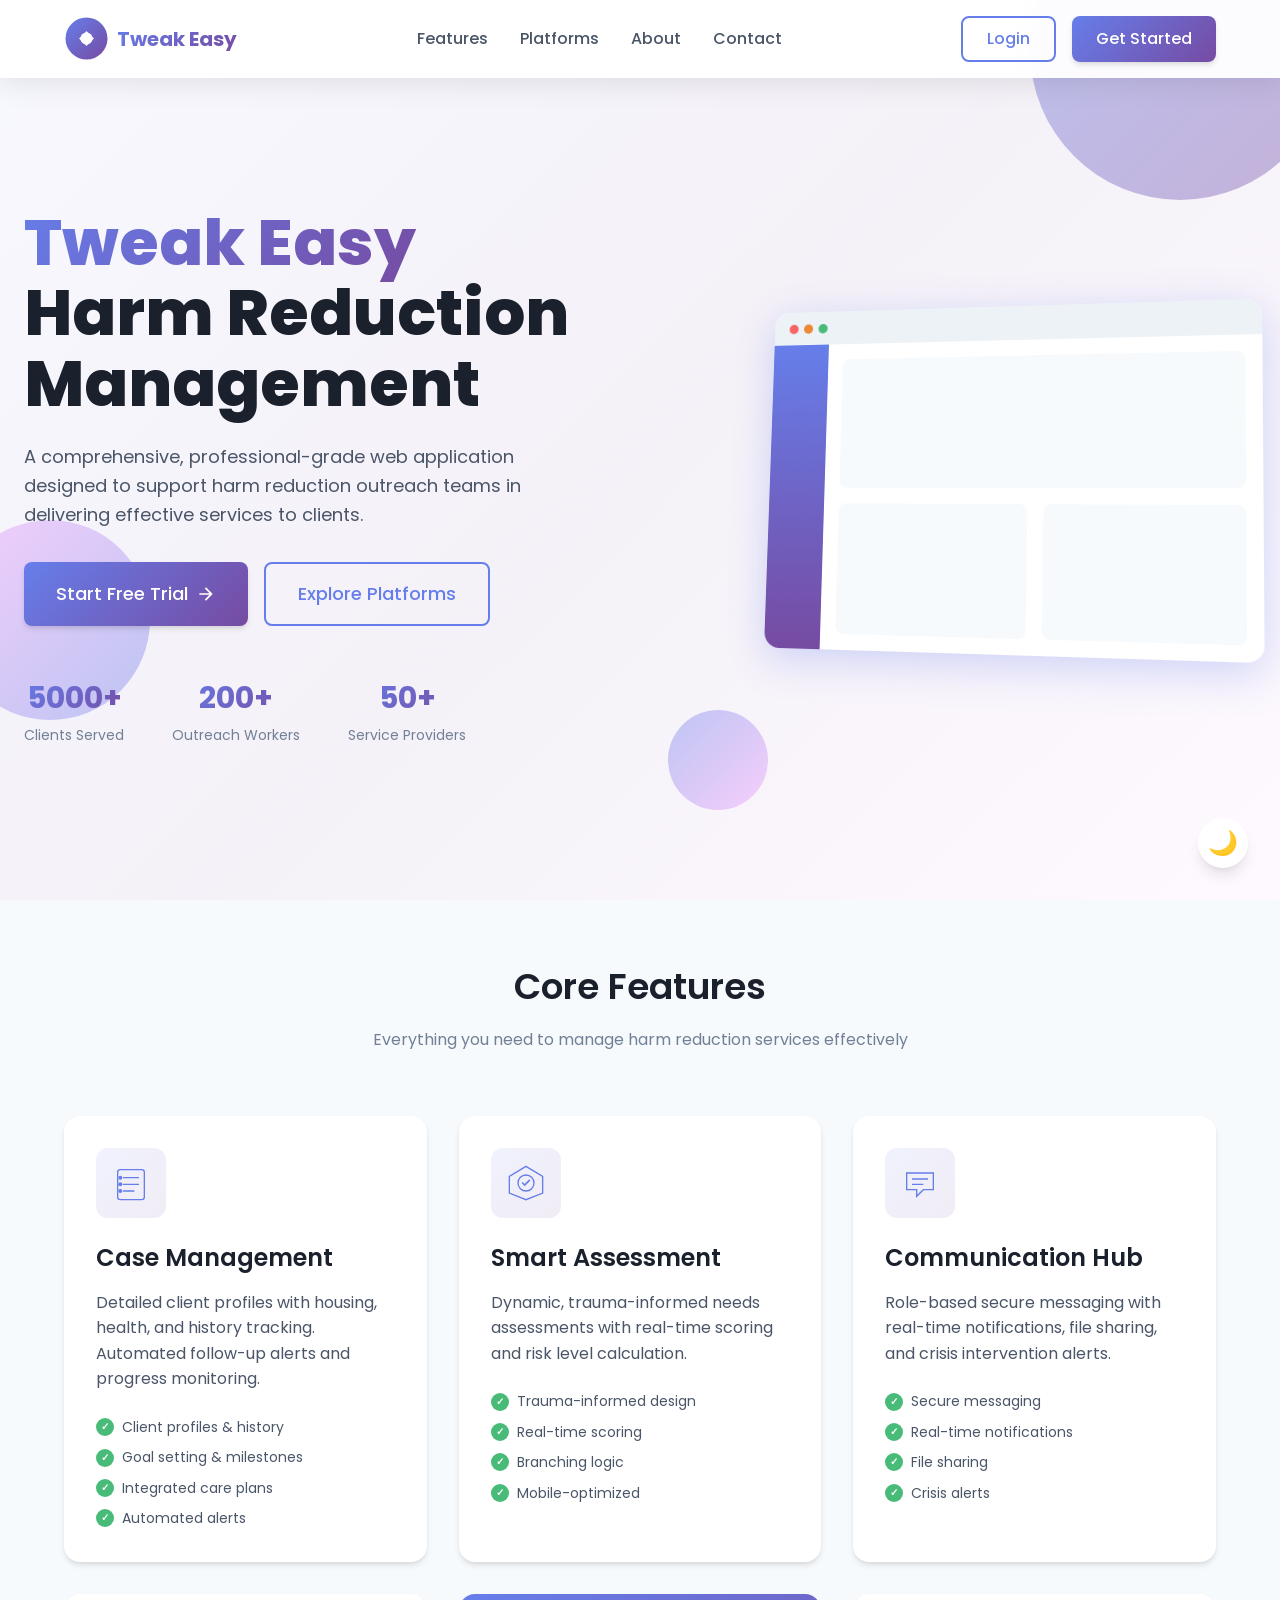
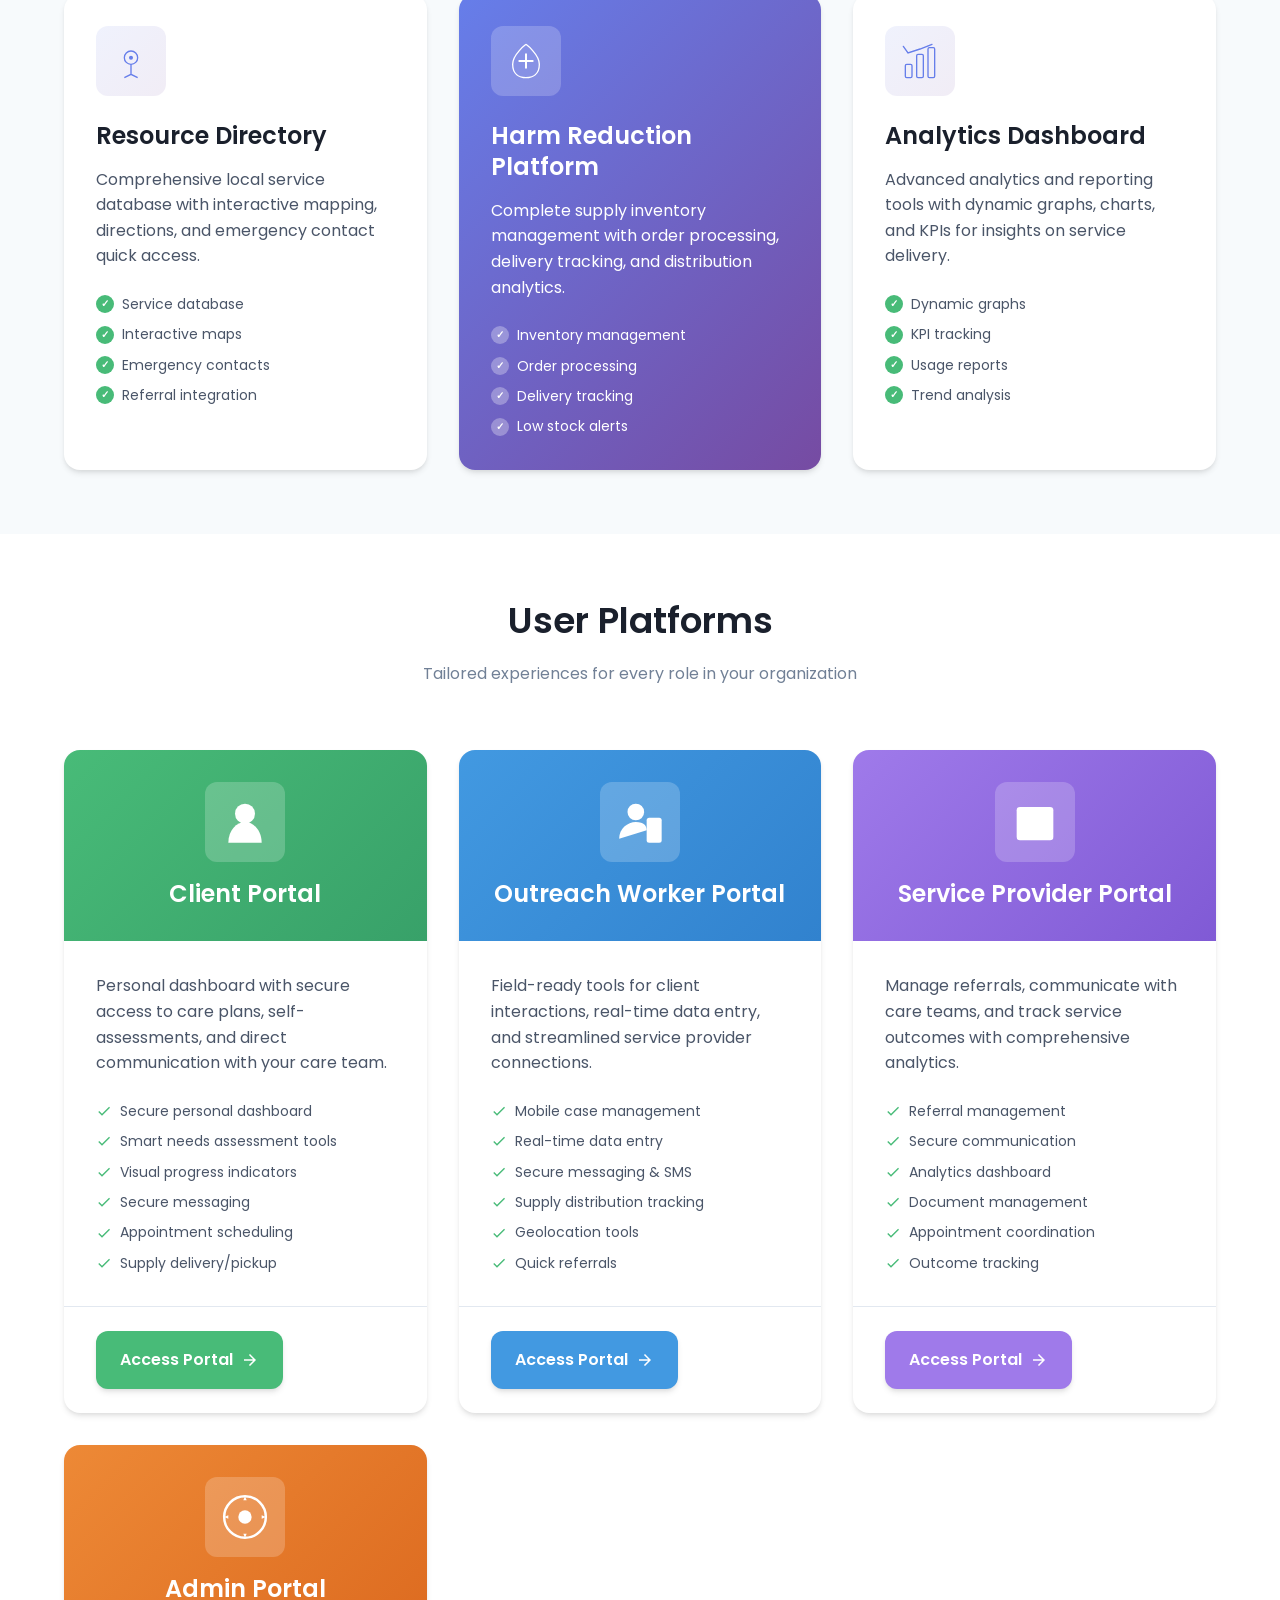
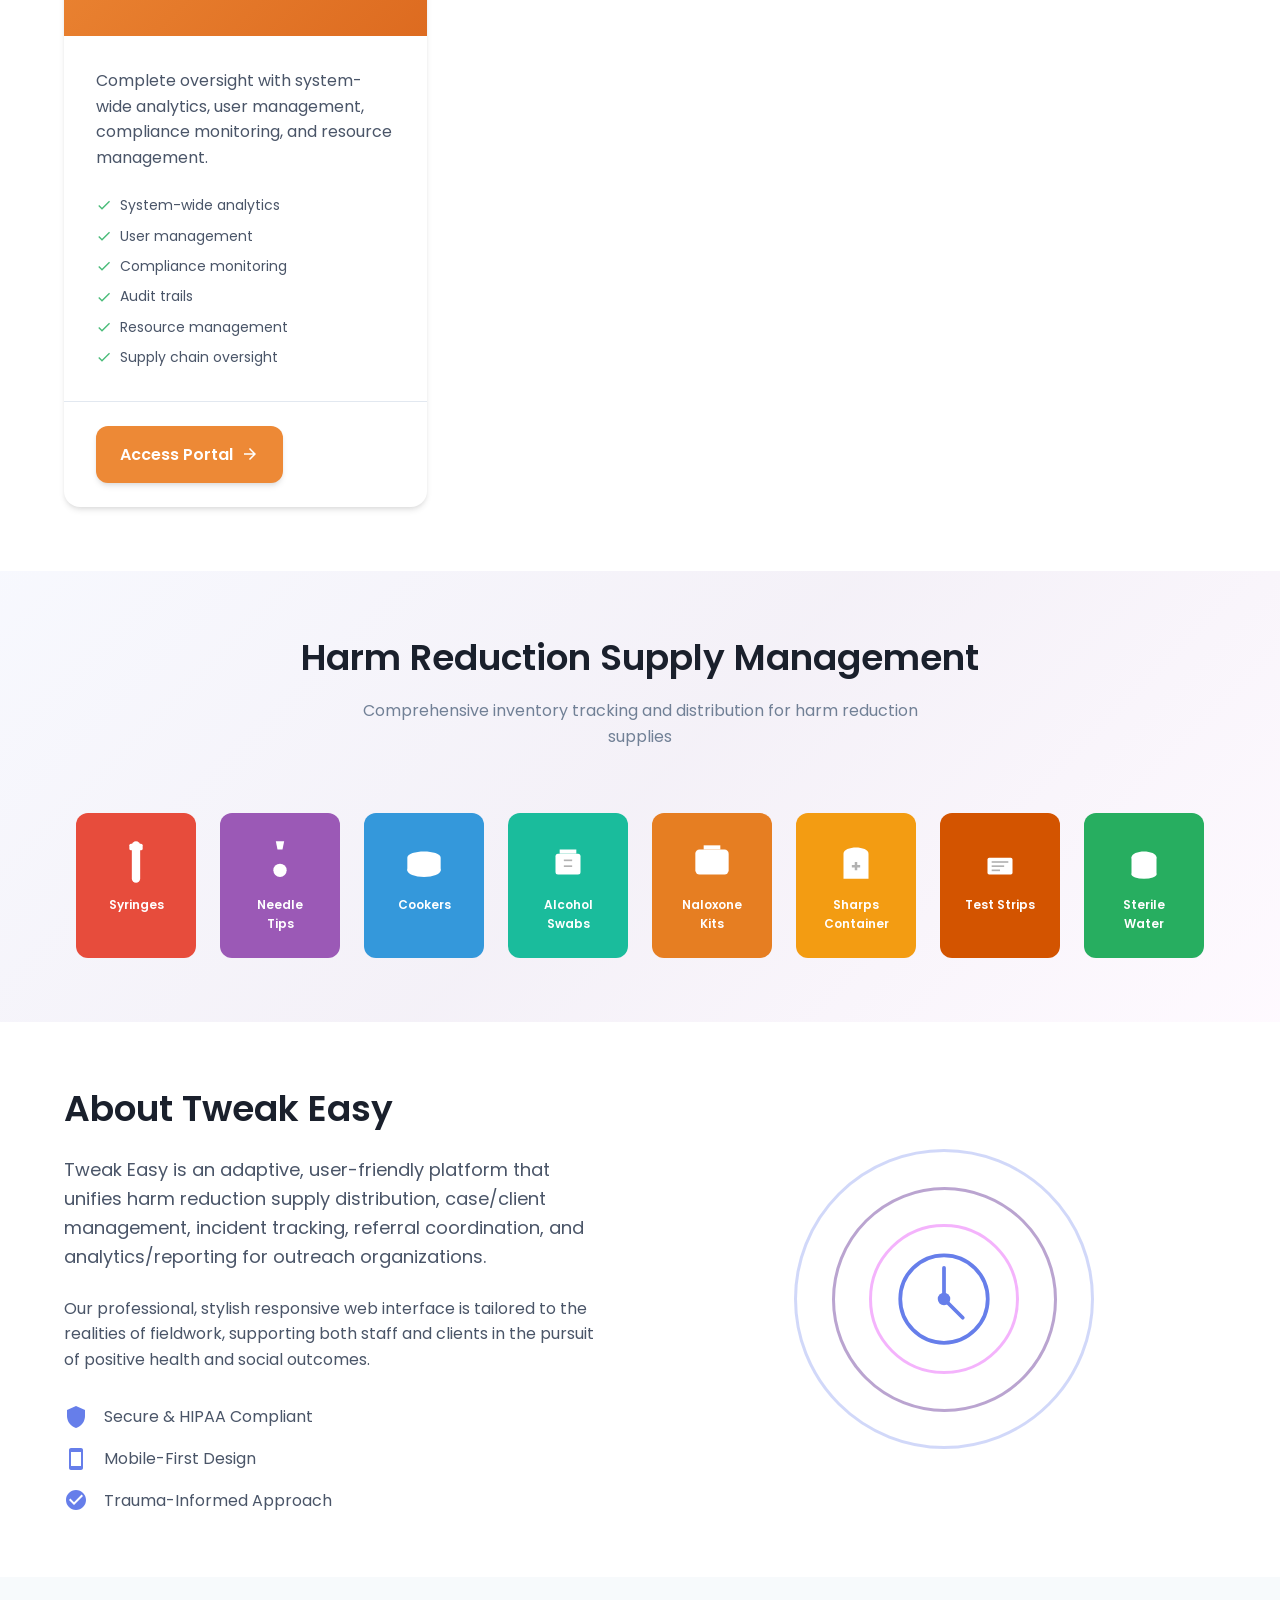
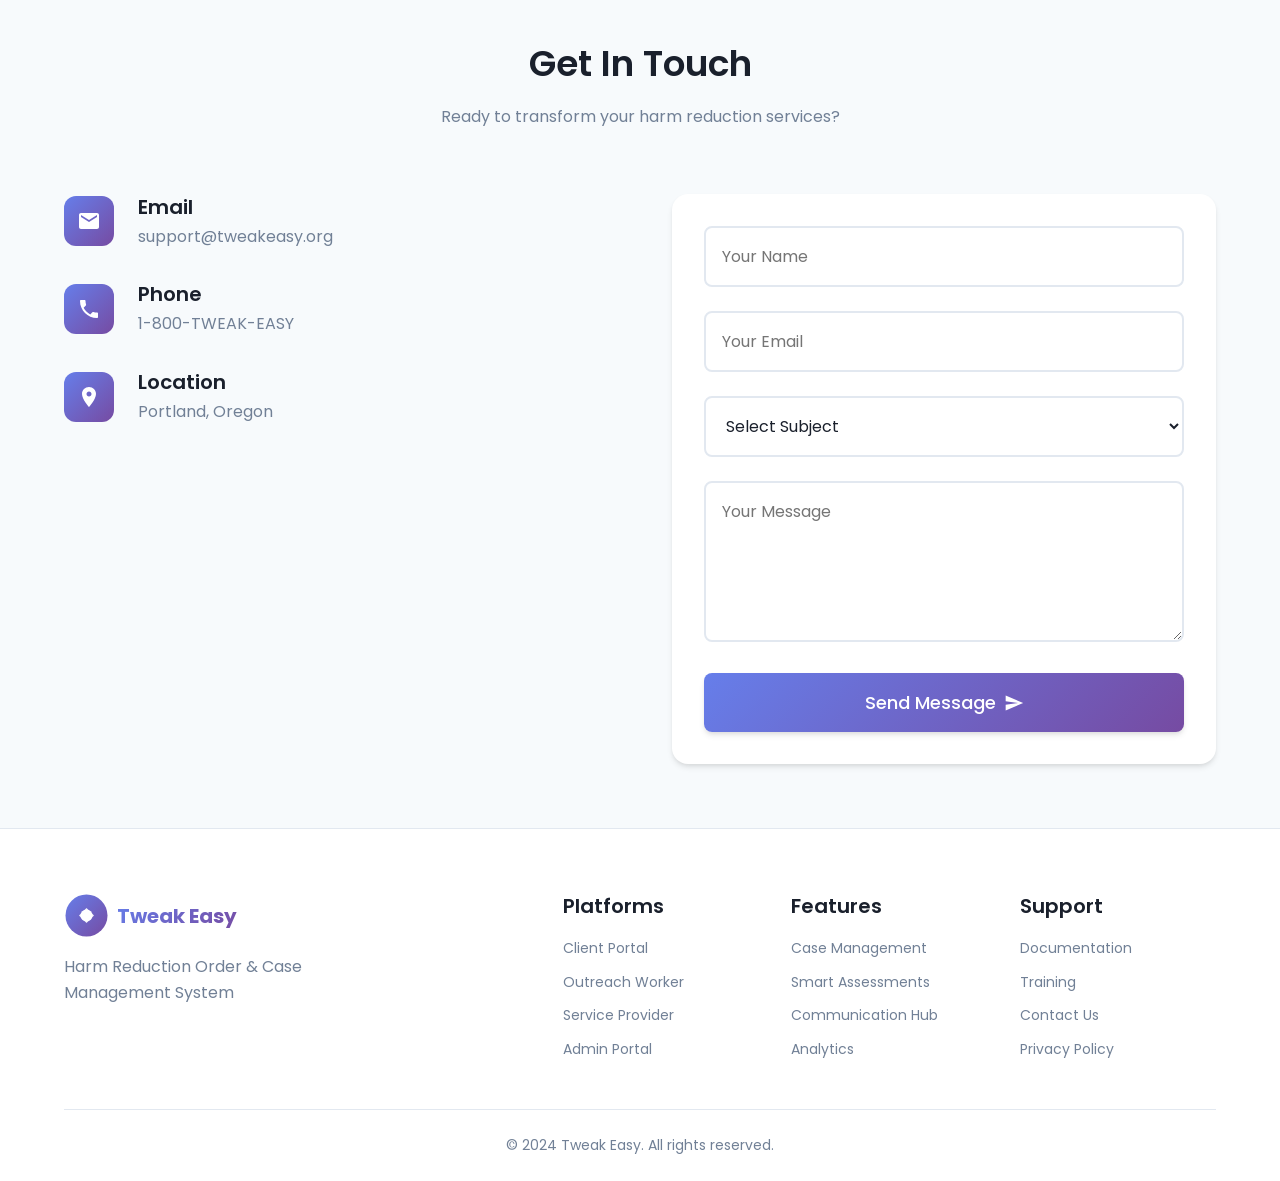
==== index.html @ 9dfde2d5 "Add Tweak Easy harm reduction web application with landing page, authentication, and dashboards Co-a" ====
<!DOCTYPE html>
<html lang="en">
<head>
    <meta charset="UTF-8">
    <meta name="viewport" content="width=device-width, initial-scale=1.0">
    <title>Tweak Easy - Harm Reduction Order & Case Management System</title>
    <link rel="stylesheet" href="assets/css/main.css">
    <link rel="stylesheet" href="assets/css/landing.css">
    <link rel="preconnect" href="https://fonts.googleapis.com">
    <link rel="preconnect" href="https://fonts.gstatic.com" crossorigin>
    <link href="https://fonts.googleapis.com/css2?family=Poppins:wght@300;400;500;600;700;800&display=swap" rel="stylesheet">
</head>
<body class="theme-light">
    <!-- Theme Toggle -->
    <div class="theme-toggle" id="themeToggle">
        <span class="theme-icon">🌙</span>
    </div>

    <!-- Header Navigation -->
    <header class="header-3d">
        <nav class="nav-container">
            <div class="logo">
                <div class="logo-icon">
                    <svg viewBox="0 0 60 60" class="logo-svg">
                        <circle cx="30" cy="30" r="28" fill="url(#logoGradient)"/>
                        <path d="M20 30 L30 20 L40 30 L30 40 Z" fill="#fff" opacity="0.9"/>
                        <circle cx="30" cy="30" r="8" fill="#fff"/>
                        <defs>
                            <linearGradient id="logoGradient" x1="0%" y1="0%" x2="100%" y2="100%">
                                <stop offset="0%" style="stop-color:#667eea"/>
                                <stop offset="100%" style="stop-color:#764ba2"/>
                            </linearGradient>
                        </defs>
                    </svg>
                </div>
                <span class="logo-text">Tweak Easy</span>
            </div>
            <ul class="nav-links">
                <li><a href="#features">Features</a></li>
                <li><a href="#platforms">Platforms</a></li>
                <li><a href="#about">About</a></li>
                <li><a href="#contact">Contact</a></li>
            </ul>
            <div class="nav-buttons">
                <a href="pages/login.php" class="btn btn-outline">Login</a>
                <a href="pages/register.php" class="btn btn-primary">Get Started</a>
            </div>
            <div class="mobile-menu-toggle" id="mobileMenuToggle">
                <span></span>
                <span></span>
                <span></span>
            </div>
        </nav>
    </header>

    <!-- Hero Section -->
    <section class="hero">
        <div class="hero-background">
            <div class="floating-shapes">
                <div class="shape shape-1"></div>
                <div class="shape shape-2"></div>
                <div class="shape shape-3"></div>
                <div class="shape shape-4"></div>
            </div>
        </div>
        <div class="hero-content">
            <h1 class="hero-title">
                <span class="highlight">Tweak Easy</span>
                <br>Harm Reduction Management
            </h1>
            <p class="hero-subtitle">
                A comprehensive, professional-grade web application designed to support harm reduction 
                outreach teams in delivering effective services to clients.
            </p>
            <div class="hero-buttons">
                <a href="pages/register.php" class="btn btn-primary btn-lg">
                    <span>Start Free Trial</span>
                    <svg viewBox="0 0 24 24" width="20" height="20" fill="currentColor">
                        <path d="M12 4l-1.41 1.41L16.17 11H4v2h12.17l-5.58 5.59L12 20l8-8z"/>
                    </svg>
                </a>
                <a href="#platforms" class="btn btn-outline btn-lg">
                    <span>Explore Platforms</span>
                </a>
            </div>
            <div class="hero-stats">
                <div class="stat">
                    <span class="stat-number">5000+</span>
                    <span class="stat-label">Clients Served</span>
                </div>
                <div class="stat">
                    <span class="stat-number">200+</span>
                    <span class="stat-label">Outreach Workers</span>
                </div>
                <div class="stat">
                    <span class="stat-number">50+</span>
                    <span class="stat-label">Service Providers</span>
                </div>
            </div>
        </div>
        <div class="hero-image">
            <div class="dashboard-preview">
                <div class="preview-header">
                    <div class="preview-dots">
                        <span></span><span></span><span></span>
                    </div>
                </div>
                <div class="preview-content">
                    <div class="preview-sidebar"></div>
                    <div class="preview-main">
                        <div class="preview-card"></div>
                        <div class="preview-card"></div>
                        <div class="preview-card"></div>
                    </div>
                </div>
            </div>
        </div>
    </section>

    <!-- Features Section -->
    <section id="features" class="features-section">
        <div class="container">
            <div class="section-header">
                <h2>Core Features</h2>
                <p>Everything you need to manage harm reduction services effectively</p>
            </div>
            <div class="features-grid">
                <!-- Case Management -->
                <div class="feature-card">
                    <div class="feature-icon case-management">
                        <svg viewBox="0 0 60 60" fill="none">
                            <rect x="10" y="10" width="40" height="45" rx="4" stroke="currentColor" stroke-width="2" fill="none"/>
                            <line x1="18" y1="22" x2="42" y2="22" stroke="currentColor" stroke-width="2"/>
                            <line x1="18" y1="32" x2="42" y2="32" stroke="currentColor" stroke-width="2"/>
                            <line x1="18" y1="42" x2="35" y2="42" stroke="currentColor" stroke-width="2"/>
                            <circle cx="14" cy="22" r="3" fill="currentColor"/>
                            <circle cx="14" cy="32" r="3" fill="currentColor"/>
                            <circle cx="14" cy="42" r="3" fill="currentColor"/>
                        </svg>
                    </div>
                    <h3>Case Management</h3>
                    <p>Detailed client profiles with housing, health, and history tracking. Automated follow-up alerts and progress monitoring.</p>
                    <ul class="feature-list">
                        <li>Client profiles & history</li>
                        <li>Goal setting & milestones</li>
                        <li>Integrated care plans</li>
                        <li>Automated alerts</li>
                    </ul>
                </div>

                <!-- Smart Assessment -->
                <div class="feature-card">
                    <div class="feature-icon assessment">
                        <svg viewBox="0 0 60 60" fill="none">
                            <path d="M30 5 L55 20 L55 45 L30 55 L5 45 L5 20 Z" stroke="currentColor" stroke-width="2" fill="none"/>
                            <circle cx="30" cy="30" r="12" stroke="currentColor" stroke-width="2" fill="none"/>
                            <path d="M25 30 L28 33 L35 26" stroke="currentColor" stroke-width="2.5" stroke-linecap="round"/>
                        </svg>
                    </div>
                    <h3>Smart Assessment</h3>
                    <p>Dynamic, trauma-informed needs assessments with real-time scoring and risk level calculation.</p>
                    <ul class="feature-list">
                        <li>Trauma-informed design</li>
                        <li>Real-time scoring</li>
                        <li>Branching logic</li>
                        <li>Mobile-optimized</li>
                    </ul>
                </div>

                <!-- Communication Hub -->
                <div class="feature-card">
                    <div class="feature-icon communication">
                        <svg viewBox="0 0 60 60" fill="none">
                            <path d="M10 15 L50 15 L50 40 L35 40 L25 50 L25 40 L10 40 Z" stroke="currentColor" stroke-width="2" fill="none"/>
                            <line x1="18" y1="24" x2="42" y2="24" stroke="currentColor" stroke-width="2"/>
                            <line x1="18" y1="32" x2="35" y2="32" stroke="currentColor" stroke-width="2"/>
                        </svg>
                    </div>
                    <h3>Communication Hub</h3>
                    <p>Role-based secure messaging with real-time notifications, file sharing, and crisis intervention alerts.</p>
                    <ul class="feature-list">
                        <li>Secure messaging</li>
                        <li>Real-time notifications</li>
                        <li>File sharing</li>
                        <li>Crisis alerts</li>
                    </ul>
                </div>

                <!-- Resource Directory -->
                <div class="feature-card">
                    <div class="feature-icon directory">
                        <svg viewBox="0 0 60 60" fill="none">
                            <circle cx="30" cy="25" r="10" stroke="currentColor" stroke-width="2" fill="none"/>
                            <path d="M30 35 L30 50 M20 55 L30 50 L40 55" stroke="currentColor" stroke-width="2" fill="none"/>
                            <circle cx="30" cy="25" r="3" fill="currentColor"/>
                        </svg>
                    </div>
                    <h3>Resource Directory</h3>
                    <p>Comprehensive local service database with interactive mapping, directions, and emergency contact quick access.</p>
                    <ul class="feature-list">
                        <li>Service database</li>
                        <li>Interactive maps</li>
                        <li>Emergency contacts</li>
                        <li>Referral integration</li>
                    </ul>
                </div>

                <!-- Harm Reduction Platform -->
                <div class="feature-card featured">
                    <div class="feature-icon harm-reduction">
                        <svg viewBox="0 0 60 60" fill="none">
                            <path d="M30 5 C30 5 50 20 50 35 C50 50 40 55 30 55 C20 55 10 50 10 35 C10 20 30 5 30 5" stroke="currentColor" stroke-width="2" fill="none"/>
                            <path d="M30 20 L30 40 M20 30 L40 30" stroke="currentColor" stroke-width="3" stroke-linecap="round"/>
                        </svg>
                    </div>
                    <h3>Harm Reduction Platform</h3>
                    <p>Complete supply inventory management with order processing, delivery tracking, and distribution analytics.</p>
                    <ul class="feature-list">
                        <li>Inventory management</li>
                        <li>Order processing</li>
                        <li>Delivery tracking</li>
                        <li>Low stock alerts</li>
                    </ul>
                </div>

                <!-- Analytics Dashboard -->
                <div class="feature-card">
                    <div class="feature-icon analytics">
                        <svg viewBox="0 0 60 60" fill="none">
                            <rect x="8" y="35" width="10" height="20" rx="2" stroke="currentColor" stroke-width="2" fill="none"/>
                            <rect x="25" y="20" width="10" height="35" rx="2" stroke="currentColor" stroke-width="2" fill="none"/>
                            <rect x="42" y="10" width="10" height="45" rx="2" stroke="currentColor" stroke-width="2" fill="none"/>
                            <path d="M5 8 L12 18 L30 12 L48 5" stroke="currentColor" stroke-width="2" stroke-linecap="round"/>
                        </svg>
                    </div>
                    <h3>Analytics Dashboard</h3>
                    <p>Advanced analytics and reporting tools with dynamic graphs, charts, and KPIs for insights on service delivery.</p>
                    <ul class="feature-list">
                        <li>Dynamic graphs</li>
                        <li>KPI tracking</li>
                        <li>Usage reports</li>
                        <li>Trend analysis</li>
                    </ul>
                </div>
            </div>
        </div>
    </section>

    <!-- Platforms Section -->
    <section id="platforms" class="platforms-section">
        <div class="container">
            <div class="section-header">
                <h2>User Platforms</h2>
                <p>Tailored experiences for every role in your organization</p>
            </div>
            <div class="platforms-grid">
                <!-- Client Portal -->
                <div class="platform-card">
                    <div class="platform-header client">
                        <div class="platform-icon">
                            <svg viewBox="0 0 60 60" fill="currentColor">
                                <circle cx="30" cy="20" r="12"/>
                                <path d="M10 55 C10 40 20 30 30 30 C40 30 50 40 50 55"/>
                            </svg>
                        </div>
                        <h3>Client Portal</h3>
                    </div>
                    <div class="platform-content">
                        <p>Personal dashboard with secure access to care plans, self-assessments, and direct communication with your care team.</p>
                        <ul class="platform-features">
                            <li>
                                <svg viewBox="0 0 24 24" width="16" height="16" fill="currentColor">
                                    <path d="M9 16.17L4.83 12l-1.42 1.41L9 19 21 7l-1.41-1.41z"/>
                                </svg>
                                Secure personal dashboard
                            </li>
                            <li>
                                <svg viewBox="0 0 24 24" width="16" height="16" fill="currentColor">
                                    <path d="M9 16.17L4.83 12l-1.42 1.41L9 19 21 7l-1.41-1.41z"/>
                                </svg>
                                Smart needs assessment tools
                            </li>
                            <li>
                                <svg viewBox="0 0 24 24" width="16" height="16" fill="currentColor">
                                    <path d="M9 16.17L4.83 12l-1.42 1.41L9 19 21 7l-1.41-1.41z"/>
                                </svg>
                                Visual progress indicators
                            </li>
                            <li>
                                <svg viewBox="0 0 24 24" width="16" height="16" fill="currentColor">
                                    <path d="M9 16.17L4.83 12l-1.42 1.41L9 19 21 7l-1.41-1.41z"/>
                                </svg>
                                Secure messaging
                            </li>
                            <li>
                                <svg viewBox="0 0 24 24" width="16" height="16" fill="currentColor">
                                    <path d="M9 16.17L4.83 12l-1.42 1.41L9 19 21 7l-1.41-1.41z"/>
                                </svg>
                                Appointment scheduling
                            </li>
                            <li>
                                <svg viewBox="0 0 24 24" width="16" height="16" fill="currentColor">
                                    <path d="M9 16.17L4.83 12l-1.42 1.41L9 19 21 7l-1.41-1.41z"/>
                                </svg>
                                Supply delivery/pickup
                            </li>
                        </ul>
                    </div>
                    <div class="platform-footer">
                        <a href="pages/client/dashboard.php" class="btn btn-platform btn-client">
                            Access Portal
                            <svg viewBox="0 0 24 24" width="18" height="18" fill="currentColor">
                                <path d="M12 4l-1.41 1.41L16.17 11H4v2h12.17l-5.58 5.59L12 20l8-8z"/>
                            </svg>
                        </a>
                    </div>
                </div>

                <!-- Outreach Worker Portal -->
                <div class="platform-card">
                    <div class="platform-header worker">
                        <div class="platform-icon">
                            <svg viewBox="0 0 60 60" fill="currentColor">
                                <circle cx="25" cy="18" r="10"/>
                                <path d="M5 50 C5 38 15 30 25 30 C35 30 38 35 38 40"/>
                                <rect x="38" y="25" width="18" height="30" rx="3"/>
                                <line x1="42" y1="32" x2="52" y2="32" stroke="white" stroke-width="2"/>
                                <line x1="42" y1="38" x2="52" y2="38" stroke="white" stroke-width="2"/>
                            </svg>
                        </div>
                        <h3>Outreach Worker Portal</h3>
                    </div>
                    <div class="platform-content">
                        <p>Field-ready tools for client interactions, real-time data entry, and streamlined service provider connections.</p>
                        <ul class="platform-features">
                            <li>
                                <svg viewBox="0 0 24 24" width="16" height="16" fill="currentColor">
                                    <path d="M9 16.17L4.83 12l-1.42 1.41L9 19 21 7l-1.41-1.41z"/>
                                </svg>
                                Mobile case management
                            </li>
                            <li>
                                <svg viewBox="0 0 24 24" width="16" height="16" fill="currentColor">
                                    <path d="M9 16.17L4.83 12l-1.42 1.41L9 19 21 7l-1.41-1.41z"/>
                                </svg>
                                Real-time data entry
                            </li>
                            <li>
                                <svg viewBox="0 0 24 24" width="16" height="16" fill="currentColor">
                                    <path d="M9 16.17L4.83 12l-1.42 1.41L9 19 21 7l-1.41-1.41z"/>
                                </svg>
                                Secure messaging & SMS
                            </li>
                            <li>
                                <svg viewBox="0 0 24 24" width="16" height="16" fill="currentColor">
                                    <path d="M9 16.17L4.83 12l-1.42 1.41L9 19 21 7l-1.41-1.41z"/>
                                </svg>
                                Supply distribution tracking
                            </li>
                            <li>
                                <svg viewBox="0 0 24 24" width="16" height="16" fill="currentColor">
                                    <path d="M9 16.17L4.83 12l-1.42 1.41L9 19 21 7l-1.41-1.41z"/>
                                </svg>
                                Geolocation tools
                            </li>
                            <li>
                                <svg viewBox="0 0 24 24" width="16" height="16" fill="currentColor">
                                    <path d="M9 16.17L4.83 12l-1.42 1.41L9 19 21 7l-1.41-1.41z"/>
                                </svg>
                                Quick referrals
                            </li>
                        </ul>
                    </div>
                    <div class="platform-footer">
                        <a href="pages/worker/dashboard.php" class="btn btn-platform btn-worker">
                            Access Portal
                            <svg viewBox="0 0 24 24" width="18" height="18" fill="currentColor">
                                <path d="M12 4l-1.41 1.41L16.17 11H4v2h12.17l-5.58 5.59L12 20l8-8z"/>
                            </svg>
                        </a>
                    </div>
                </div>

                <!-- Service Provider Portal -->
                <div class="platform-card">
                    <div class="platform-header provider">
                        <div class="platform-icon">
                            <svg viewBox="0 0 60 60" fill="currentColor">
                                <rect x="8" y="12" width="44" height="40" rx="4"/>
                                <path d="M25 25 L35 25 L35 35 L25 35 Z" fill="white"/>
                                <path d="M28 20 L28 40 M23 30 L37 30" stroke="white" stroke-width="3"/>
                            </svg>
                        </div>
                        <h3>Service Provider Portal</h3>
                    </div>
                    <div class="platform-content">
                        <p>Manage referrals, communicate with care teams, and track service outcomes with comprehensive analytics.</p>
                        <ul class="platform-features">
                            <li>
                                <svg viewBox="0 0 24 24" width="16" height="16" fill="currentColor">
                                    <path d="M9 16.17L4.83 12l-1.42 1.41L9 19 21 7l-1.41-1.41z"/>
                                </svg>
                                Referral management
                            </li>
                            <li>
                                <svg viewBox="0 0 24 24" width="16" height="16" fill="currentColor">
                                    <path d="M9 16.17L4.83 12l-1.42 1.41L9 19 21 7l-1.41-1.41z"/>
                                </svg>
                                Secure communication
                            </li>
                            <li>
                                <svg viewBox="0 0 24 24" width="16" height="16" fill="currentColor">
                                    <path d="M9 16.17L4.83 12l-1.42 1.41L9 19 21 7l-1.41-1.41z"/>
                                </svg>
                                Analytics dashboard
                            </li>
                            <li>
                                <svg viewBox="0 0 24 24" width="16" height="16" fill="currentColor">
                                    <path d="M9 16.17L4.83 12l-1.42 1.41L9 19 21 7l-1.41-1.41z"/>
                                </svg>
                                Document management
                            </li>
                            <li>
                                <svg viewBox="0 0 24 24" width="16" height="16" fill="currentColor">
                                    <path d="M9 16.17L4.83 12l-1.42 1.41L9 19 21 7l-1.41-1.41z"/>
                                </svg>
                                Appointment coordination
                            </li>
                            <li>
                                <svg viewBox="0 0 24 24" width="16" height="16" fill="currentColor">
                                    <path d="M9 16.17L4.83 12l-1.42 1.41L9 19 21 7l-1.41-1.41z"/>
                                </svg>
                                Outcome tracking
                            </li>
                        </ul>
                    </div>
                    <div class="platform-footer">
                        <a href="pages/provider/dashboard.php" class="btn btn-platform btn-provider">
                            Access Portal
                            <svg viewBox="0 0 24 24" width="18" height="18" fill="currentColor">
                                <path d="M12 4l-1.41 1.41L16.17 11H4v2h12.17l-5.58 5.59L12 20l8-8z"/>
                            </svg>
                        </a>
                    </div>
                </div>

                <!-- Admin Portal -->
                <div class="platform-card">
                    <div class="platform-header admin">
                        <div class="platform-icon">
                            <svg viewBox="0 0 60 60" fill="currentColor">
                                <circle cx="30" cy="30" r="25" fill="none" stroke="currentColor" stroke-width="3"/>
                                <path d="M30 10 L30 18 M30 42 L30 50 M10 30 L18 30 M42 30 L50 30"/>
                                <circle cx="30" cy="30" r="8"/>
                                <path d="M30 5 L32 10 L28 10 Z"/>
                                <path d="M30 55 L32 50 L28 50 Z"/>
                                <path d="M5 30 L10 32 L10 28 Z"/>
                                <path d="M55 30 L50 32 L50 28 Z"/>
                            </svg>
                        </div>
                        <h3>Admin Portal</h3>
                    </div>
                    <div class="platform-content">
                        <p>Complete oversight with system-wide analytics, user management, compliance monitoring, and resource management.</p>
                        <ul class="platform-features">
                            <li>
                                <svg viewBox="0 0 24 24" width="16" height="16" fill="currentColor">
                                    <path d="M9 16.17L4.83 12l-1.42 1.41L9 19 21 7l-1.41-1.41z"/>
                                </svg>
                                System-wide analytics
                            </li>
                            <li>
                                <svg viewBox="0 0 24 24" width="16" height="16" fill="currentColor">
                                    <path d="M9 16.17L4.83 12l-1.42 1.41L9 19 21 7l-1.41-1.41z"/>
                                </svg>
                                User management
                            </li>
                            <li>
                                <svg viewBox="0 0 24 24" width="16" height="16" fill="currentColor">
                                    <path d="M9 16.17L4.83 12l-1.42 1.41L9 19 21 7l-1.41-1.41z"/>
                                </svg>
                                Compliance monitoring
                            </li>
                            <li>
                                <svg viewBox="0 0 24 24" width="16" height="16" fill="currentColor">
                                    <path d="M9 16.17L4.83 12l-1.42 1.41L9 19 21 7l-1.41-1.41z"/>
                                </svg>
                                Audit trails
                            </li>
                            <li>
                                <svg viewBox="0 0 24 24" width="16" height="16" fill="currentColor">
                                    <path d="M9 16.17L4.83 12l-1.42 1.41L9 19 21 7l-1.41-1.41z"/>
                                </svg>
                                Resource management
                            </li>
                            <li>
                                <svg viewBox="0 0 24 24" width="16" height="16" fill="currentColor">
                                    <path d="M9 16.17L4.83 12l-1.42 1.41L9 19 21 7l-1.41-1.41z"/>
                                </svg>
                                Supply chain oversight
                            </li>
                        </ul>
                    </div>
                    <div class="platform-footer">
                        <a href="pages/admin/dashboard.php" class="btn btn-platform btn-admin">
                            Access Portal
                            <svg viewBox="0 0 24 24" width="18" height="18" fill="currentColor">
                                <path d="M12 4l-1.41 1.41L16.17 11H4v2h12.17l-5.58 5.59L12 20l8-8z"/>
                            </svg>
                        </a>
                    </div>
                </div>
            </div>
        </div>
    </section>

    <!-- Harm Reduction Supplies Section -->
    <section class="supplies-section">
        <div class="container">
            <div class="section-header">
                <h2>Harm Reduction Supply Management</h2>
                <p>Comprehensive inventory tracking and distribution for harm reduction supplies</p>
            </div>
            <div class="supplies-showcase">
                <div class="supply-item" style="--tile-color: #e74c3c">
                    <div class="supply-icon">
                        <svg viewBox="0 0 60 60" fill="white">
                            <rect x="25" y="5" width="10" height="50" rx="5"/>
                            <rect x="22" y="8" width="16" height="8" rx="2"/>
                            <line x1="30" y1="20" x2="30" y2="45" stroke="rgba(255,255,255,0.5)" stroke-width="2"/>
                        </svg>
                    </div>
                    <span>Syringes</span>
                </div>
                <div class="supply-item" style="--tile-color: #9b59b6">
                    <div class="supply-icon">
                        <svg viewBox="0 0 60 60" fill="white">
                            <path d="M30 5 L30 40"/>
                            <circle cx="30" cy="40" r="8"/>
                            <path d="M25 5 L35 5 L33 15 L27 15 Z"/>
                        </svg>
                    </div>
                    <span>Needle Tips</span>
                </div>
                <div class="supply-item" style="--tile-color: #3498db">
                    <div class="supply-icon">
                        <svg viewBox="0 0 60 60" fill="white">
                            <ellipse cx="30" cy="40" rx="20" ry="8"/>
                            <path d="M10 40 L10 25 C10 15 50 15 50 25 L50 40"/>
                        </svg>
                    </div>
                    <span>Cookers</span>
                </div>
                <div class="supply-item" style="--tile-color: #1abc9c">
                    <div class="supply-icon">
                        <svg viewBox="0 0 60 60" fill="white">
                            <rect x="15" y="20" width="30" height="25" rx="3"/>
                            <path d="M20 20 L20 15 L40 15 L40 20"/>
                            <line x1="25" y1="28" x2="35" y2="28" stroke="rgba(0,0,0,0.3)" stroke-width="2"/>
                            <line x1="25" y1="35" x2="35" y2="35" stroke="rgba(0,0,0,0.3)" stroke-width="2"/>
                        </svg>
                    </div>
                    <span>Alcohol Swabs</span>
                </div>
                <div class="supply-item" style="--tile-color: #e67e22">
                    <div class="supply-icon">
                        <svg viewBox="0 0 60 60" fill="white">
                            <rect x="10" y="15" width="40" height="30" rx="5"/>
                            <path d="M20 15 L20 10 L40 10 L40 15"/>
                            <path d="M25 25 L35 25 L35 35 L25 35 Z M28 22 L28 38 M22 30 L38 30" stroke="white" stroke-width="2" fill="none"/>
                        </svg>
                    </div>
                    <span>Naloxone Kits</span>
                </div>
                <div class="supply-item" style="--tile-color: #f39c12">
                    <div class="supply-icon">
                        <svg viewBox="0 0 60 60" fill="white">
                            <path d="M15 50 L15 20 C15 10 45 10 45 20 L45 50 Z"/>
                            <path d="M25 35 L35 35 M30 30 L30 40" stroke="rgba(0,0,0,0.3)" stroke-width="3"/>
                        </svg>
                    </div>
                    <span>Sharps Container</span>
                </div>
                <div class="supply-item" style="--tile-color: #d35400">
                    <div class="supply-icon">
                        <svg viewBox="0 0 60 60" fill="white">
                            <rect x="15" y="25" width="30" height="20" rx="2"/>
                            <line x1="20" y1="30" x2="40" y2="30" stroke="rgba(0,0,0,0.3)" stroke-width="2"/>
                            <line x1="20" y1="35" x2="35" y2="35" stroke="rgba(0,0,0,0.3)" stroke-width="2"/>
                            <line x1="20" y1="40" x2="30" y2="40" stroke="rgba(0,0,0,0.3)" stroke-width="2"/>
                        </svg>
                    </div>
                    <span>Test Strips</span>
                </div>
                <div class="supply-item" style="--tile-color: #27ae60">
                    <div class="supply-icon">
                        <svg viewBox="0 0 60 60" fill="white">
                            <ellipse cx="30" cy="45" rx="15" ry="5"/>
                            <path d="M15 45 L15 25 C15 15 45 15 45 25 L45 45"/>
                            <ellipse cx="30" cy="25" rx="15" ry="5" fill="rgba(255,255,255,0.8)"/>
                        </svg>
                    </div>
                    <span>Sterile Water</span>
                </div>
            </div>
        </div>
    </section>

    <!-- About Section -->
    <section id="about" class="about-section">
        <div class="container">
            <div class="about-content">
                <div class="about-text">
                    <h2>About Tweak Easy</h2>
                    <p class="lead">
                        Tweak Easy is an adaptive, user-friendly platform that unifies harm reduction supply distribution, 
                        case/client management, incident tracking, referral coordination, and analytics/reporting for outreach organizations.
                    </p>
                    <p>
                        Our professional, stylish responsive web interface is tailored to the realities of fieldwork, 
                        supporting both staff and clients in the pursuit of positive health and social outcomes.
                    </p>
                    <div class="about-features">
                        <div class="about-feature">
                            <svg viewBox="0 0 24 24" width="24" height="24" fill="currentColor">
                                <path d="M12 1L3 5v6c0 5.55 3.84 10.74 9 12 5.16-1.26 9-6.45 9-12V5l-9-4z"/>
                            </svg>
                            <span>Secure & HIPAA Compliant</span>
                        </div>
                        <div class="about-feature">
                            <svg viewBox="0 0 24 24" width="24" height="24" fill="currentColor">
                                <path d="M17 1.01L7 1c-1.1 0-2 .9-2 2v18c0 1.1.9 2 2 2h10c1.1 0 2-.9 2-2V3c0-1.1-.9-1.99-2-1.99zM17 19H7V5h10v14z"/>
                            </svg>
                            <span>Mobile-First Design</span>
                        </div>
                        <div class="about-feature">
                            <svg viewBox="0 0 24 24" width="24" height="24" fill="currentColor">
                                <path d="M12 2C6.48 2 2 6.48 2 12s4.48 10 10 10 10-4.48 10-10S17.52 2 12 2zm-2 15l-5-5 1.41-1.41L10 14.17l7.59-7.59L19 8l-9 9z"/>
                            </svg>
                            <span>Trauma-Informed Approach</span>
                        </div>
                    </div>
                </div>
                <div class="about-image">
                    <div class="about-visual">
                        <div class="visual-circle circle-1"></div>
                        <div class="visual-circle circle-2"></div>
                        <div class="visual-circle circle-3"></div>
                        <div class="visual-icon">
                            <svg viewBox="0 0 80 80" fill="none">
                                <circle cx="40" cy="40" r="35" stroke="currentColor" stroke-width="3"/>
                                <path d="M40 15 L40 40 L55 55" stroke="currentColor" stroke-width="3" stroke-linecap="round"/>
                                <circle cx="40" cy="40" r="5" fill="currentColor"/>
                            </svg>
                        </div>
                    </div>
                </div>
            </div>
        </div>
    </section>

    <!-- Contact Section -->
    <section id="contact" class="contact-section">
        <div class="container">
            <div class="section-header">
                <h2>Get In Touch</h2>
                <p>Ready to transform your harm reduction services?</p>
            </div>
            <div class="contact-grid">
                <div class="contact-info">
                    <div class="contact-item">
                        <div class="contact-icon">
                            <svg viewBox="0 0 24 24" width="24" height="24" fill="currentColor">
                                <path d="M20 4H4c-1.1 0-1.99.9-1.99 2L2 18c0 1.1.9 2 2 2h16c1.1 0 2-.9 2-2V6c0-1.1-.9-2-2-2zm0 4l-8 5-8-5V6l8 5 8-5v2z"/>
                            </svg>
                        </div>
                        <div>
                            <h4>Email</h4>
                            <p>support@tweakeasy.org</p>
                        </div>
                    </div>
                    <div class="contact-item">
                        <div class="contact-icon">
                            <svg viewBox="0 0 24 24" width="24" height="24" fill="currentColor">
                                <path d="M6.62 10.79c1.44 2.83 3.76 5.14 6.59 6.59l2.2-2.2c.27-.27.67-.36 1.02-.24 1.12.37 2.33.57 3.57.57.55 0 1 .45 1 1V20c0 .55-.45 1-1 1-9.39 0-17-7.61-17-17 0-.55.45-1 1-1h3.5c.55 0 1 .45 1 1 0 1.25.2 2.45.57 3.57.11.35.03.74-.25 1.02l-2.2 2.2z"/>
                            </svg>
                        </div>
                        <div>
                            <h4>Phone</h4>
                            <p>1-800-TWEAK-EASY</p>
                        </div>
                    </div>
                    <div class="contact-item">
                        <div class="contact-icon">
                            <svg viewBox="0 0 24 24" width="24" height="24" fill="currentColor">
                                <path d="M12 2C8.13 2 5 5.13 5 9c0 5.25 7 13 7 13s7-7.75 7-13c0-3.87-3.13-7-7-7zm0 9.5c-1.38 0-2.5-1.12-2.5-2.5s1.12-2.5 2.5-2.5 2.5 1.12 2.5 2.5-1.12 2.5-2.5 2.5z"/>
                            </svg>
                        </div>
                        <div>
                            <h4>Location</h4>
                            <p>Portland, Oregon</p>
                        </div>
                    </div>
                </div>
                <form class="contact-form" id="contactForm">
                    <div class="form-group">
                        <input type="text" name="name" placeholder="Your Name" required>
                    </div>
                    <div class="form-group">
                        <input type="email" name="email" placeholder="Your Email" required>
                    </div>
                    <div class="form-group">
                        <select name="subject" required>
                            <option value="">Select Subject</option>
                            <option value="demo">Request a Demo</option>
                            <option value="support">Technical Support</option>
                            <option value="partnership">Partnership Inquiry</option>
                            <option value="other">Other</option>
                        </select>
                    </div>
                    <div class="form-group">
                        <textarea name="message" placeholder="Your Message" rows="5" required></textarea>
                    </div>
                    <button type="submit" class="btn btn-primary btn-lg btn-block">
                        Send Message
                        <svg viewBox="0 0 24 24" width="20" height="20" fill="currentColor">
                            <path d="M2.01 21L23 12 2.01 3 2 10l15 2-15 2z"/>
                        </svg>
                    </button>
                </form>
            </div>
        </div>
    </section>

    <!-- Footer -->
    <footer class="footer">
        <div class="container">
            <div class="footer-content">
                <div class="footer-brand">
                    <div class="logo">
                        <div class="logo-icon">
                            <svg viewBox="0 0 60 60" class="logo-svg">
                                <circle cx="30" cy="30" r="28" fill="url(#footerLogoGradient)"/>
                                <path d="M20 30 L30 20 L40 30 L30 40 Z" fill="#fff" opacity="0.9"/>
                                <circle cx="30" cy="30" r="8" fill="#fff"/>
                                <defs>
                                    <linearGradient id="footerLogoGradient" x1="0%" y1="0%" x2="100%" y2="100%">
                                        <stop offset="0%" style="stop-color:#667eea"/>
                                        <stop offset="100%" style="stop-color:#764ba2"/>
                                    </linearGradient>
                                </defs>
                            </svg>
                        </div>
                        <span class="logo-text">Tweak Easy</span>
                    </div>
                    <p>Harm Reduction Order & Case Management System</p>
                </div>
                <div class="footer-links">
                    <div class="footer-column">
                        <h4>Platforms</h4>
                        <ul>
                            <li><a href="pages/client/dashboard.php">Client Portal</a></li>
                            <li><a href="pages/worker/dashboard.php">Outreach Worker</a></li>
                            <li><a href="pages/provider/dashboard.php">Service Provider</a></li>
                            <li><a href="pages/admin/dashboard.php">Admin Portal</a></li>
                        </ul>
                    </div>
                    <div class="footer-column">
                        <h4>Features</h4>
                        <ul>
                            <li><a href="#features">Case Management</a></li>
                            <li><a href="#features">Smart Assessments</a></li>
                            <li><a href="#features">Communication Hub</a></li>
                            <li><a href="#features">Analytics</a></li>
                        </ul>
                    </div>
                    <div class="footer-column">
                        <h4>Support</h4>
                        <ul>
                            <li><a href="#">Documentation</a></li>
                            <li><a href="#">Training</a></li>
                            <li><a href="#">Contact Us</a></li>
                            <li><a href="#">Privacy Policy</a></li>
                        </ul>
                    </div>
                </div>
            </div>
            <div class="footer-bottom">
                <p>&copy; 2024 Tweak Easy. All rights reserved.</p>
            </div>
        </div>
    </footer>

    <script src="assets/js/main.js"></script>
    <script src="assets/js/landing.js"></script>
</body>
</html>
---- assets/css/main.css ----
/**
 * Tweak Easy - Main Stylesheet
 * Harm Reduction Order & Case Management System
 */

/* ========================================
   CSS Variables & Themes
======================================== */
:root {
    /* Light Theme (Default) */
    --primary-color: #667eea;
    --primary-dark: #5a67d8;
    --primary-light: #7c8fef;
    --secondary-color: #764ba2;
    --accent-color: #f093fb;
    
    /* Neutral Colors */
    --text-primary: #1a202c;
    --text-secondary: #4a5568;
    --text-muted: #718096;
    --text-light: #a0aec0;
    
    /* Background Colors */
    --bg-primary: #ffffff;
    --bg-secondary: #f7fafc;
    --bg-tertiary: #edf2f7;
    --bg-card: #ffffff;
    
    /* Border Colors */
    --border-color: #e2e8f0;
    --border-light: #edf2f7;
    
    /* Status Colors */
    --success-color: #48bb78;
    --warning-color: #ed8936;
    --danger-color: #f56565;
    --info-color: #4299e1;
    
    /* Role Colors */
    --client-color: #48bb78;
    --worker-color: #4299e1;
    --provider-color: #9f7aea;
    --admin-color: #ed8936;
    
    /* Shadows */
    --shadow-sm: 0 1px 2px 0 rgba(0, 0, 0, 0.05);
    --shadow-md: 0 4px 6px -1px rgba(0, 0, 0, 0.1), 0 2px 4px -1px rgba(0, 0, 0, 0.06);
    --shadow-lg: 0 10px 15px -3px rgba(0, 0, 0, 0.1), 0 4px 6px -2px rgba(0, 0, 0, 0.05);
    --shadow-xl: 0 20px 25px -5px rgba(0, 0, 0, 0.1), 0 10px 10px -5px rgba(0, 0, 0, 0.04);
    --shadow-3d: 0 10px 40px rgba(102, 126, 234, 0.3);
    
    /* Transitions */
    --transition-fast: 0.15s ease;
    --transition-normal: 0.3s ease;
    --transition-slow: 0.5s ease;
    
    /* Border Radius */
    --radius-sm: 4px;
    --radius-md: 8px;
    --radius-lg: 12px;
    --radius-xl: 16px;
    --radius-full: 9999px;
    
    /* Spacing */
    --space-xs: 0.25rem;
    --space-sm: 0.5rem;
    --space-md: 1rem;
    --space-lg: 1.5rem;
    --space-xl: 2rem;
    --space-2xl: 3rem;
    --space-3xl: 4rem;
    
    /* Typography */
    --font-family: 'Poppins', -apple-system, BlinkMacSystemFont, 'Segoe UI', Roboto, Oxygen, Ubuntu, sans-serif;
    --font-size-xs: 0.75rem;
    --font-size-sm: 0.875rem;
    --font-size-base: 1rem;
    --font-size-lg: 1.125rem;
    --font-size-xl: 1.25rem;
    --font-size-2xl: 1.5rem;
    --font-size-3xl: 1.875rem;
    --font-size-4xl: 2.25rem;
    --font-size-5xl: 3rem;
}

/* Dark Theme */
.theme-dark {
    --text-primary: #f7fafc;
    --text-secondary: #e2e8f0;
    --text-muted: #a0aec0;
    --text-light: #718096;
    
    --bg-primary: #1a202c;
    --bg-secondary: #2d3748;
    --bg-tertiary: #4a5568;
    --bg-card: #2d3748;
    
    --border-color: #4a5568;
    --border-light: #2d3748;
    
    --shadow-sm: 0 1px 2px 0 rgba(0, 0, 0, 0.3);
    --shadow-md: 0 4px 6px -1px rgba(0, 0, 0, 0.4), 0 2px 4px -1px rgba(0, 0, 0, 0.3);
    --shadow-lg: 0 10px 15px -3px rgba(0, 0, 0, 0.4), 0 4px 6px -2px rgba(0, 0, 0, 0.3);
    --shadow-xl: 0 20px 25px -5px rgba(0, 0, 0, 0.4), 0 10px 10px -5px rgba(0, 0, 0, 0.3);
    --shadow-3d: 0 10px 40px rgba(118, 75, 162, 0.4);
}

/* ========================================
   Reset & Base Styles
======================================== */
*, *::before, *::after {
    box-sizing: border-box;
    margin: 0;
    padding: 0;
}

html {
    scroll-behavior: smooth;
    font-size: 16px;
}

body {
    font-family: var(--font-family);
    font-size: var(--font-size-base);
    line-height: 1.6;
    color: var(--text-primary);
    background-color: var(--bg-primary);
    min-height: 100vh;
    -webkit-font-smoothing: antialiased;
    -moz-osx-font-smoothing: grayscale;
}

a {
    text-decoration: none;
    color: inherit;
    transition: color var(--transition-fast);
}

a:hover {
    color: var(--primary-color);
}

img {
    max-width: 100%;
    height: auto;
    display: block;
}

ul, ol {
    list-style: none;
}

button, input, select, textarea {
    font-family: inherit;
    font-size: inherit;
    border: none;
    outline: none;
    background: none;
}

button {
    cursor: pointer;
}

/* ========================================
   Typography
======================================== */
h1, h2, h3, h4, h5, h6 {
    font-weight: 600;
    line-height: 1.3;
    color: var(--text-primary);
}

h1 { font-size: var(--font-size-5xl); }
h2 { font-size: var(--font-size-4xl); }
h3 { font-size: var(--font-size-2xl); }
h4 { font-size: var(--font-size-xl); }
h5 { font-size: var(--font-size-lg); }
h6 { font-size: var(--font-size-base); }

p {
    color: var(--text-secondary);
    margin-bottom: var(--space-md);
}

.lead {
    font-size: var(--font-size-lg);
    font-weight: 400;
    color: var(--text-secondary);
}

/* ========================================
   Layout Utilities
======================================== */
.container {
    width: 100%;
    max-width: 1200px;
    margin: 0 auto;
    padding: 0 var(--space-lg);
}

.flex {
    display: flex;
}

.flex-center {
    display: flex;
    align-items: center;
    justify-content: center;
}

.flex-between {
    display: flex;
    align-items: center;
    justify-content: space-between;
}

.grid {
    display: grid;
}

.text-center { text-align: center; }
.text-left { text-align: left; }
.text-right { text-align: right; }

/* ========================================
   Buttons
======================================== */
.btn {
    display: inline-flex;
    align-items: center;
    justify-content: center;
    gap: var(--space-sm);
    padding: var(--space-sm) var(--space-lg);
    font-weight: 500;
    border-radius: var(--radius-md);
    transition: all var(--transition-normal);
    cursor: pointer;
    white-space: nowrap;
}

.btn-primary {
    background: linear-gradient(135deg, var(--primary-color), var(--secondary-color));
    color: #ffffff;
    box-shadow: var(--shadow-md);
}

.btn-primary:hover {
    transform: translateY(-2px);
    box-shadow: var(--shadow-lg);
    color: #ffffff;
}

.btn-outline {
    border: 2px solid var(--primary-color);
    color: var(--primary-color);
    background: transparent;
}

.btn-outline:hover {
    background: var(--primary-color);
    color: #ffffff;
}

.btn-lg {
    padding: var(--space-md) var(--space-xl);
    font-size: var(--font-size-lg);
}

.btn-sm {
    padding: var(--space-xs) var(--space-md);
    font-size: var(--font-size-sm);
}

.btn-block {
    width: 100%;
}

/* Platform-specific buttons */
.btn-client { background: var(--client-color); color: #fff; }
.btn-worker { background: var(--worker-color); color: #fff; }
.btn-provider { background: var(--provider-color); color: #fff; }
.btn-admin { background: var(--admin-color); color: #fff; }

.btn-platform {
    padding: var(--space-md) var(--space-lg);
    border-radius: var(--radius-lg);
    font-weight: 600;
    box-shadow: var(--shadow-md);
}

.btn-platform:hover {
    transform: translateY(-2px);
    box-shadow: var(--shadow-lg);
    color: #fff;
}

/* ========================================
   Forms
======================================== */
.form-group {
    margin-bottom: var(--space-lg);
}

.form-label {
    display: block;
    margin-bottom: var(--space-sm);
    font-weight: 500;
    color: var(--text-primary);
}

.form-control {
    width: 100%;
    padding: var(--space-md);
    border: 2px solid var(--border-color);
    border-radius: var(--radius-md);
    background: var(--bg-card);
    color: var(--text-primary);
    transition: all var(--transition-fast);
}

.form-control:focus {
    border-color: var(--primary-color);
    box-shadow: 0 0 0 3px rgba(102, 126, 234, 0.1);
}

.form-control::placeholder {
    color: var(--text-muted);
}

input, select, textarea {
    width: 100%;
    padding: var(--space-md);
    border: 2px solid var(--border-color);
    border-radius: var(--radius-md);
    background: var(--bg-card);
    color: var(--text-primary);
    transition: all var(--transition-fast);
}

input:focus, select:focus, textarea:focus {
    border-color: var(--primary-color);
    box-shadow: 0 0 0 3px rgba(102, 126, 234, 0.1);
}

/* ========================================
   Cards
======================================== */
.card {
    background: var(--bg-card);
    border-radius: var(--radius-lg);
    box-shadow: var(--shadow-md);
    padding: var(--space-xl);
    transition: all var(--transition-normal);
}

.card:hover {
    transform: translateY(-4px);
    box-shadow: var(--shadow-xl);
}

.card-header {
    margin-bottom: var(--space-lg);
    padding-bottom: var(--space-md);
    border-bottom: 1px solid var(--border-color);
}

.card-title {
    font-size: var(--font-size-xl);
    font-weight: 600;
}

.card-body {
    color: var(--text-secondary);
}

/* ========================================
   Badges & Tags
======================================== */
.badge {
    display: inline-flex;
    align-items: center;
    padding: var(--space-xs) var(--space-sm);
    font-size: var(--font-size-xs);
    font-weight: 600;
    border-radius: var(--radius-full);
    text-transform: uppercase;
    letter-spacing: 0.5px;
}

.badge-success { background: var(--success-color); color: #fff; }
.badge-warning { background: var(--warning-color); color: #fff; }
.badge-danger { background: var(--danger-color); color: #fff; }
.badge-info { background: var(--info-color); color: #fff; }
.badge-primary { background: var(--primary-color); color: #fff; }

/* ========================================
   Tables
======================================== */
.table-wrapper {
    overflow-x: auto;
}

.table {
    width: 100%;
    border-collapse: collapse;
}

.table th,
.table td {
    padding: var(--space-md);
    text-align: left;
    border-bottom: 1px solid var(--border-color);
}

.table th {
    font-weight: 600;
    background: var(--bg-secondary);
    color: var(--text-primary);
}

.table tbody tr:hover {
    background: var(--bg-secondary);
}

/* ========================================
   Modal
======================================== */
.modal-overlay {
    position: fixed;
    top: 0;
    left: 0;
    right: 0;
    bottom: 0;
    background: rgba(0, 0, 0, 0.5);
    display: flex;
    align-items: center;
    justify-content: center;
    z-index: 1000;
    opacity: 0;
    visibility: hidden;
    transition: all var(--transition-normal);
}

.modal-overlay.active {
    opacity: 1;
    visibility: visible;
}

.modal {
    background: var(--bg-card);
    border-radius: var(--radius-xl);
    max-width: 500px;
    width: 90%;
    max-height: 90vh;
    overflow-y: auto;
    transform: scale(0.9);
    transition: transform var(--transition-normal);
}

.modal-overlay.active .modal {
    transform: scale(1);
}

.modal-header {
    padding: var(--space-xl);
    border-bottom: 1px solid var(--border-color);
    display: flex;
    align-items: center;
    justify-content: space-between;
}

.modal-close {
    width: 32px;
    height: 32px;
    border-radius: var(--radius-full);
    display: flex;
    align-items: center;
    justify-content: center;
    color: var(--text-muted);
    transition: all var(--transition-fast);
}

.modal-close:hover {
    background: var(--bg-secondary);
    color: var(--text-primary);
}

.modal-body {
    padding: var(--space-xl);
}

.modal-footer {
    padding: var(--space-lg) var(--space-xl);
    border-top: 1px solid var(--border-color);
    display: flex;
    justify-content: flex-end;
    gap: var(--space-md);
}

/* ========================================
   Alerts
======================================== */
.alert {
    padding: var(--space-md) var(--space-lg);
    border-radius: var(--radius-md);
    margin-bottom: var(--space-md);
    display: flex;
    align-items: center;
    gap: var(--space-md);
}

.alert-success {
    background: rgba(72, 187, 120, 0.1);
    border: 1px solid var(--success-color);
    color: var(--success-color);
}

.alert-warning {
    background: rgba(237, 137, 54, 0.1);
    border: 1px solid var(--warning-color);
    color: var(--warning-color);
}

.alert-danger {
    background: rgba(245, 101, 101, 0.1);
    border: 1px solid var(--danger-color);
    color: var(--danger-color);
}

.alert-info {
    background: rgba(66, 153, 225, 0.1);
    border: 1px solid var(--info-color);
    color: var(--info-color);
}

/* ========================================
   Progress Bar
======================================== */
.progress {
    height: 8px;
    background: var(--bg-tertiary);
    border-radius: var(--radius-full);
    overflow: hidden;
}

.progress-bar {
    height: 100%;
    background: linear-gradient(90deg, var(--primary-color), var(--secondary-color));
    border-radius: var(--radius-full);
    transition: width var(--transition-normal);
}

/* ========================================
   Avatar
======================================== */
.avatar {
    width: 40px;
    height: 40px;
    border-radius: var(--radius-full);
    background: linear-gradient(135deg, var(--primary-color), var(--secondary-color));
    display: flex;
    align-items: center;
    justify-content: center;
    color: #fff;
    font-weight: 600;
    font-size: var(--font-size-sm);
    overflow: hidden;
}

.avatar img {
    width: 100%;
    height: 100%;
    object-fit: cover;
}

.avatar-lg {
    width: 60px;
    height: 60px;
    font-size: var(--font-size-lg);
}

.avatar-xl {
    width: 80px;
    height: 80px;
    font-size: var(--font-size-xl);
}

/* ========================================
   Theme Toggle
======================================== */
.theme-toggle {
    position: fixed;
    bottom: var(--space-xl);
    right: var(--space-xl);
    width: 50px;
    height: 50px;
    border-radius: var(--radius-full);
    background: var(--bg-card);
    box-shadow: var(--shadow-lg);
    display: flex;
    align-items: center;
    justify-content: center;
    cursor: pointer;
    z-index: 100;
    transition: all var(--transition-normal);
}

.theme-toggle:hover {
    transform: scale(1.1);
}

.theme-icon {
    font-size: 24px;
}

/* ========================================
   Responsive
======================================== */
@media (max-width: 768px) {
    html {
        font-size: 14px;
    }
    
    .container {
        padding: 0 var(--space-md);
    }
    
    h1 { font-size: var(--font-size-3xl); }
    h2 { font-size: var(--font-size-2xl); }
    h3 { font-size: var(--font-size-xl); }
}

/* ========================================
   Animations
======================================== */
@keyframes fadeIn {
    from { opacity: 0; transform: translateY(20px); }
    to { opacity: 1; transform: translateY(0); }
}

@keyframes slideIn {
    from { opacity: 0; transform: translateX(-20px); }
    to { opacity: 1; transform: translateX(0); }
}

@keyframes pulse {
    0%, 100% { transform: scale(1); }
    50% { transform: scale(1.05); }
}

@keyframes float {
    0%, 100% { transform: translateY(0); }
    50% { transform: translateY(-10px); }
}

.animate-fade-in {
    animation: fadeIn 0.6s ease forwards;
}

.animate-slide-in {
    animation: slideIn 0.6s ease forwards;
}

.animate-pulse {
    animation: pulse 2s ease-in-out infinite;
}

.animate-float {
    animation: float 3s ease-in-out infinite;
}
---- assets/css/landing.css ----
/**
 * Tweak Easy - Landing Page Styles
 */

/* ========================================
   Header & Navigation
======================================== */
.header-3d {
    position: fixed;
    top: 0;
    left: 0;
    right: 0;
    z-index: 1000;
    background: rgba(255, 255, 255, 0.95);
    backdrop-filter: blur(10px);
    box-shadow: 0 4px 30px rgba(0, 0, 0, 0.1);
    transition: all var(--transition-normal);
}

.theme-dark .header-3d {
    background: rgba(26, 32, 44, 0.95);
}

.nav-container {
    display: flex;
    align-items: center;
    justify-content: space-between;
    max-width: 1200px;
    margin: 0 auto;
    padding: var(--space-md) var(--space-lg);
}

.logo {
    display: flex;
    align-items: center;
    gap: var(--space-sm);
}

.logo-icon {
    width: 45px;
    height: 45px;
}

.logo-svg {
    width: 100%;
    height: 100%;
}

.logo-text {
    font-size: var(--font-size-xl);
    font-weight: 700;
    background: linear-gradient(135deg, var(--primary-color), var(--secondary-color));
    -webkit-background-clip: text;
    -webkit-text-fill-color: transparent;
    background-clip: text;
}

.nav-links {
    display: flex;
    gap: var(--space-xl);
}

.nav-links a {
    font-weight: 500;
    color: var(--text-secondary);
    transition: color var(--transition-fast);
    position: relative;
}

.nav-links a::after {
    content: '';
    position: absolute;
    bottom: -4px;
    left: 0;
    width: 0;
    height: 2px;
    background: linear-gradient(90deg, var(--primary-color), var(--secondary-color));
    transition: width var(--transition-normal);
}

.nav-links a:hover::after {
    width: 100%;
}

.nav-buttons {
    display: flex;
    gap: var(--space-md);
}

.mobile-menu-toggle {
    display: none;
    flex-direction: column;
    gap: 5px;
    cursor: pointer;
    padding: 5px;
}

.mobile-menu-toggle span {
    width: 25px;
    height: 3px;
    background: var(--text-primary);
    border-radius: 2px;
    transition: all var(--transition-fast);
}

/* ========================================
   Hero Section
======================================== */
.hero {
    min-height: 100vh;
    display: flex;
    align-items: center;
    padding: 120px var(--space-lg) var(--space-3xl);
    position: relative;
    overflow: hidden;
}

.hero-background {
    position: absolute;
    top: 0;
    left: 0;
    right: 0;
    bottom: 0;
    background: linear-gradient(135deg, 
        rgba(102, 126, 234, 0.05) 0%, 
        rgba(118, 75, 162, 0.08) 50%,
        rgba(240, 147, 251, 0.05) 100%);
}

.floating-shapes {
    position: absolute;
    width: 100%;
    height: 100%;
    overflow: hidden;
}

.shape {
    position: absolute;
    border-radius: 50%;
    opacity: 0.4;
    animation: float 6s ease-in-out infinite;
}

.shape-1 {
    width: 300px;
    height: 300px;
    background: linear-gradient(135deg, var(--primary-color), var(--secondary-color));
    top: -100px;
    right: -50px;
    animation-delay: 0s;
}

.shape-2 {
    width: 200px;
    height: 200px;
    background: linear-gradient(135deg, var(--accent-color), var(--primary-color));
    bottom: 20%;
    left: -50px;
    animation-delay: 1s;
}

.shape-3 {
    width: 150px;
    height: 150px;
    background: linear-gradient(135deg, var(--secondary-color), var(--accent-color));
    top: 40%;
    right: 20%;
    animation-delay: 2s;
}

.shape-4 {
    width: 100px;
    height: 100px;
    background: linear-gradient(135deg, var(--primary-color), var(--accent-color));
    bottom: 10%;
    right: 40%;
    animation-delay: 3s;
}

.hero-content {
    flex: 1;
    max-width: 600px;
    z-index: 1;
}

.hero-title {
    font-size: clamp(2.5rem, 5vw, 4rem);
    font-weight: 800;
    line-height: 1.1;
    margin-bottom: var(--space-lg);
}

.hero-title .highlight {
    background: linear-gradient(135deg, var(--primary-color), var(--secondary-color));
    -webkit-background-clip: text;
    -webkit-text-fill-color: transparent;
    background-clip: text;
}

.hero-subtitle {
    font-size: var(--font-size-lg);
    color: var(--text-secondary);
    margin-bottom: var(--space-xl);
    max-width: 500px;
}

.hero-buttons {
    display: flex;
    gap: var(--space-md);
    flex-wrap: wrap;
    margin-bottom: var(--space-2xl);
}

.hero-stats {
    display: flex;
    gap: var(--space-2xl);
}

.stat {
    text-align: center;
}

.stat-number {
    display: block;
    font-size: var(--font-size-3xl);
    font-weight: 700;
    background: linear-gradient(135deg, var(--primary-color), var(--secondary-color));
    -webkit-background-clip: text;
    -webkit-text-fill-color: transparent;
    background-clip: text;
}

.stat-label {
    font-size: var(--font-size-sm);
    color: var(--text-muted);
}

.hero-image {
    flex: 1;
    display: flex;
    justify-content: flex-end;
    z-index: 1;
}

.dashboard-preview {
    width: 500px;
    height: 350px;
    background: var(--bg-card);
    border-radius: var(--radius-xl);
    box-shadow: var(--shadow-3d);
    overflow: hidden;
    transform: perspective(1000px) rotateY(-10deg) rotateX(5deg);
    transition: transform var(--transition-slow);
}

.dashboard-preview:hover {
    transform: perspective(1000px) rotateY(-5deg) rotateX(2deg);
}

.preview-header {
    height: 35px;
    background: var(--bg-tertiary);
    display: flex;
    align-items: center;
    padding: 0 var(--space-md);
}

.preview-dots {
    display: flex;
    gap: 6px;
}

.preview-dots span {
    width: 10px;
    height: 10px;
    border-radius: 50%;
}

.preview-dots span:nth-child(1) { background: #f56565; }
.preview-dots span:nth-child(2) { background: #ed8936; }
.preview-dots span:nth-child(3) { background: #48bb78; }

.preview-content {
    display: flex;
    height: calc(100% - 35px);
}

.preview-sidebar {
    width: 60px;
    background: linear-gradient(180deg, var(--primary-color), var(--secondary-color));
}

.preview-main {
    flex: 1;
    padding: var(--space-md);
    display: grid;
    grid-template-columns: repeat(2, 1fr);
    gap: var(--space-md);
}

.preview-card {
    background: var(--bg-secondary);
    border-radius: var(--radius-md);
}

.preview-card:first-child {
    grid-column: span 2;
}

/* ========================================
   Section Styles
======================================== */
.section-header {
    text-align: center;
    margin-bottom: var(--space-3xl);
}

.section-header h2 {
    margin-bottom: var(--space-md);
}

.section-header p {
    max-width: 600px;
    margin: 0 auto;
    color: var(--text-muted);
}

/* ========================================
   Features Section
======================================== */
.features-section {
    padding: var(--space-3xl) 0;
    background: var(--bg-secondary);
}

.features-grid {
    display: grid;
    grid-template-columns: repeat(auto-fit, minmax(320px, 1fr));
    gap: var(--space-xl);
}

.feature-card {
    background: var(--bg-card);
    border-radius: var(--radius-xl);
    padding: var(--space-xl);
    box-shadow: var(--shadow-md);
    transition: all var(--transition-normal);
    position: relative;
    overflow: hidden;
}

.feature-card::before {
    content: '';
    position: absolute;
    top: 0;
    left: 0;
    right: 0;
    height: 4px;
    background: linear-gradient(90deg, var(--primary-color), var(--secondary-color));
    transform: scaleX(0);
    transition: transform var(--transition-normal);
}

.feature-card:hover {
    transform: translateY(-8px);
    box-shadow: var(--shadow-xl);
}

.feature-card:hover::before {
    transform: scaleX(1);
}

.feature-card.featured {
    background: linear-gradient(135deg, var(--primary-color), var(--secondary-color));
    color: #fff;
}

.feature-card.featured h3,
.feature-card.featured p,
.feature-card.featured li {
    color: #fff;
}

.feature-card.featured::before {
    background: rgba(255, 255, 255, 0.3);
}

.feature-icon {
    width: 70px;
    height: 70px;
    border-radius: var(--radius-lg);
    display: flex;
    align-items: center;
    justify-content: center;
    margin-bottom: var(--space-lg);
    background: linear-gradient(135deg, rgba(102, 126, 234, 0.1), rgba(118, 75, 162, 0.1));
    color: var(--primary-color);
}

.feature-card.featured .feature-icon {
    background: rgba(255, 255, 255, 0.2);
    color: #fff;
}

.feature-icon svg {
    width: 40px;
    height: 40px;
}

.feature-card h3 {
    margin-bottom: var(--space-md);
}

.feature-card p {
    margin-bottom: var(--space-lg);
}

.feature-list {
    display: flex;
    flex-direction: column;
    gap: var(--space-sm);
}

.feature-list li {
    display: flex;
    align-items: center;
    gap: var(--space-sm);
    font-size: var(--font-size-sm);
    color: var(--text-secondary);
}

.feature-list li::before {
    content: '✓';
    display: flex;
    align-items: center;
    justify-content: center;
    width: 18px;
    height: 18px;
    background: var(--success-color);
    color: #fff;
    border-radius: 50%;
    font-size: 10px;
    font-weight: 700;
}

.feature-card.featured .feature-list li::before {
    background: rgba(255, 255, 255, 0.3);
}

/* ========================================
   Platforms Section
======================================== */
.platforms-section {
    padding: var(--space-3xl) 0;
}

.platforms-grid {
    display: grid;
    grid-template-columns: repeat(auto-fit, minmax(280px, 1fr));
    gap: var(--space-xl);
}

.platform-card {
    background: var(--bg-card);
    border-radius: var(--radius-xl);
    box-shadow: var(--shadow-md);
    overflow: hidden;
    transition: all var(--transition-normal);
}

.platform-card:hover {
    transform: translateY(-8px);
    box-shadow: var(--shadow-3d);
}

.platform-header {
    padding: var(--space-xl);
    display: flex;
    flex-direction: column;
    align-items: center;
    text-align: center;
    gap: var(--space-md);
}

.platform-header.client { background: linear-gradient(135deg, #48bb78, #38a169); color: #fff; }
.platform-header.worker { background: linear-gradient(135deg, #4299e1, #3182ce); color: #fff; }
.platform-header.provider { background: linear-gradient(135deg, #9f7aea, #805ad5); color: #fff; }
.platform-header.admin { background: linear-gradient(135deg, #ed8936, #dd6b20); color: #fff; }

.platform-icon {
    width: 80px;
    height: 80px;
    background: rgba(255, 255, 255, 0.2);
    border-radius: var(--radius-lg);
    display: flex;
    align-items: center;
    justify-content: center;
}

.platform-icon svg {
    width: 50px;
    height: 50px;
}

.platform-header h3 {
    color: #fff;
}

.platform-content {
    padding: var(--space-xl);
}

.platform-content p {
    margin-bottom: var(--space-lg);
}

.platform-features {
    display: flex;
    flex-direction: column;
    gap: var(--space-sm);
}

.platform-features li {
    display: flex;
    align-items: center;
    gap: var(--space-sm);
    font-size: var(--font-size-sm);
    color: var(--text-secondary);
}

.platform-features svg {
    color: var(--success-color);
    flex-shrink: 0;
}

.platform-footer {
    padding: var(--space-lg) var(--space-xl);
    border-top: 1px solid var(--border-color);
}

/* ========================================
   Supplies Section
======================================== */
.supplies-section {
    padding: var(--space-3xl) 0;
    background: linear-gradient(135deg, 
        rgba(102, 126, 234, 0.05) 0%, 
        rgba(118, 75, 162, 0.08) 50%,
        rgba(240, 147, 251, 0.05) 100%);
}

.supplies-showcase {
    display: flex;
    flex-wrap: wrap;
    justify-content: center;
    gap: var(--space-lg);
}

.supply-item {
    --tile-color: #3498db;
    width: 120px;
    background: var(--tile-color);
    border-radius: var(--radius-lg);
    padding: var(--space-lg);
    display: flex;
    flex-direction: column;
    align-items: center;
    gap: var(--space-sm);
    transition: all var(--transition-normal);
    cursor: pointer;
}

.supply-item:hover {
    transform: translateY(-5px) scale(1.05);
    box-shadow: 0 10px 30px rgba(0, 0, 0, 0.2);
}

.supply-icon {
    width: 50px;
    height: 50px;
}

.supply-icon svg {
    width: 100%;
    height: 100%;
}

.supply-item span {
    font-size: var(--font-size-xs);
    font-weight: 600;
    color: #fff;
    text-align: center;
}

/* ========================================
   About Section
======================================== */
.about-section {
    padding: var(--space-3xl) 0;
}

.about-content {
    display: grid;
    grid-template-columns: 1fr 1fr;
    gap: var(--space-3xl);
    align-items: center;
}

.about-text h2 {
    margin-bottom: var(--space-lg);
}

.about-text .lead {
    margin-bottom: var(--space-lg);
}

.about-features {
    display: flex;
    flex-direction: column;
    gap: var(--space-md);
    margin-top: var(--space-xl);
}

.about-feature {
    display: flex;
    align-items: center;
    gap: var(--space-md);
    color: var(--text-secondary);
}

.about-feature svg {
    color: var(--primary-color);
}

.about-image {
    display: flex;
    justify-content: center;
}

.about-visual {
    width: 300px;
    height: 300px;
    position: relative;
    display: flex;
    align-items: center;
    justify-content: center;
}

.visual-circle {
    position: absolute;
    border-radius: 50%;
    border: 3px solid transparent;
    animation: pulse 3s ease-in-out infinite;
}

.circle-1 {
    width: 100%;
    height: 100%;
    border-color: var(--primary-color);
    opacity: 0.3;
    animation-delay: 0s;
}

.circle-2 {
    width: 75%;
    height: 75%;
    border-color: var(--secondary-color);
    opacity: 0.5;
    animation-delay: 0.5s;
}

.circle-3 {
    width: 50%;
    height: 50%;
    border-color: var(--accent-color);
    opacity: 0.7;
    animation-delay: 1s;
}

.visual-icon {
    width: 100px;
    height: 100px;
    color: var(--primary-color);
}

.visual-icon svg {
    width: 100%;
    height: 100%;
}

/* ========================================
   Contact Section
======================================== */
.contact-section {
    padding: var(--space-3xl) 0;
    background: var(--bg-secondary);
}

.contact-grid {
    display: grid;
    grid-template-columns: 1fr 1fr;
    gap: var(--space-3xl);
}

.contact-info {
    display: flex;
    flex-direction: column;
    gap: var(--space-xl);
}

.contact-item {
    display: flex;
    align-items: center;
    gap: var(--space-lg);
}

.contact-icon {
    width: 50px;
    height: 50px;
    border-radius: var(--radius-lg);
    background: linear-gradient(135deg, var(--primary-color), var(--secondary-color));
    display: flex;
    align-items: center;
    justify-content: center;
    color: #fff;
    flex-shrink: 0;
}

.contact-item h4 {
    margin-bottom: var(--space-xs);
}

.contact-item p {
    margin: 0;
    color: var(--text-muted);
}

.contact-form {
    background: var(--bg-card);
    padding: var(--space-xl);
    border-radius: var(--radius-xl);
    box-shadow: var(--shadow-md);
}

/* ========================================
   Footer
======================================== */
.footer {
    background: var(--bg-primary);
    padding: var(--space-3xl) 0 var(--space-lg);
    border-top: 1px solid var(--border-color);
}

.footer-content {
    display: grid;
    grid-template-columns: 2fr 3fr;
    gap: var(--space-3xl);
    margin-bottom: var(--space-2xl);
}

.footer-brand {
    max-width: 300px;
}

.footer-brand .logo {
    margin-bottom: var(--space-md);
}

.footer-brand p {
    color: var(--text-muted);
}

.footer-links {
    display: grid;
    grid-template-columns: repeat(3, 1fr);
    gap: var(--space-xl);
}

.footer-column h4 {
    margin-bottom: var(--space-md);
    color: var(--text-primary);
}

.footer-column ul {
    display: flex;
    flex-direction: column;
    gap: var(--space-sm);
}

.footer-column a {
    color: var(--text-muted);
    font-size: var(--font-size-sm);
    transition: color var(--transition-fast);
}

.footer-column a:hover {
    color: var(--primary-color);
}

.footer-bottom {
    text-align: center;
    padding-top: var(--space-lg);
    border-top: 1px solid var(--border-color);
}

.footer-bottom p {
    color: var(--text-muted);
    font-size: var(--font-size-sm);
    margin: 0;
}

/* ========================================
   Responsive Styles
======================================== */
@media (max-width: 992px) {
    .hero {
        flex-direction: column;
        text-align: center;
    }
    
    .hero-content {
        max-width: 100%;
    }
    
    .hero-subtitle {
        margin: 0 auto var(--space-xl);
    }
    
    .hero-buttons {
        justify-content: center;
    }
    
    .hero-stats {
        justify-content: center;
    }
    
    .hero-image {
        margin-top: var(--space-2xl);
        justify-content: center;
    }
    
    .dashboard-preview {
        width: 100%;
        max-width: 450px;
        transform: none;
    }
    
    .about-content {
        grid-template-columns: 1fr;
        text-align: center;
    }
    
    .about-text {
        order: 1;
    }
    
    .about-features {
        align-items: center;
    }
    
    .contact-grid {
        grid-template-columns: 1fr;
    }
    
    .footer-content {
        grid-template-columns: 1fr;
        text-align: center;
    }
    
    .footer-brand {
        max-width: 100%;
        margin-bottom: var(--space-xl);
    }
    
    .footer-brand .logo {
        justify-content: center;
    }
}

@media (max-width: 768px) {
    .nav-links,
    .nav-buttons {
        display: none;
    }
    
    .mobile-menu-toggle {
        display: flex;
    }
    
    .hero-stats {
        flex-direction: column;
        gap: var(--space-lg);
    }
    
    .features-grid {
        grid-template-columns: 1fr;
    }
    
    .platforms-grid {
        grid-template-columns: 1fr;
    }
    
    .footer-links {
        grid-template-columns: 1fr;
        text-align: center;
    }
    
    .footer-column {
        margin-bottom: var(--space-lg);
    }
}

@media (max-width: 480px) {
    .supply-item {
        width: 100px;
    }
}
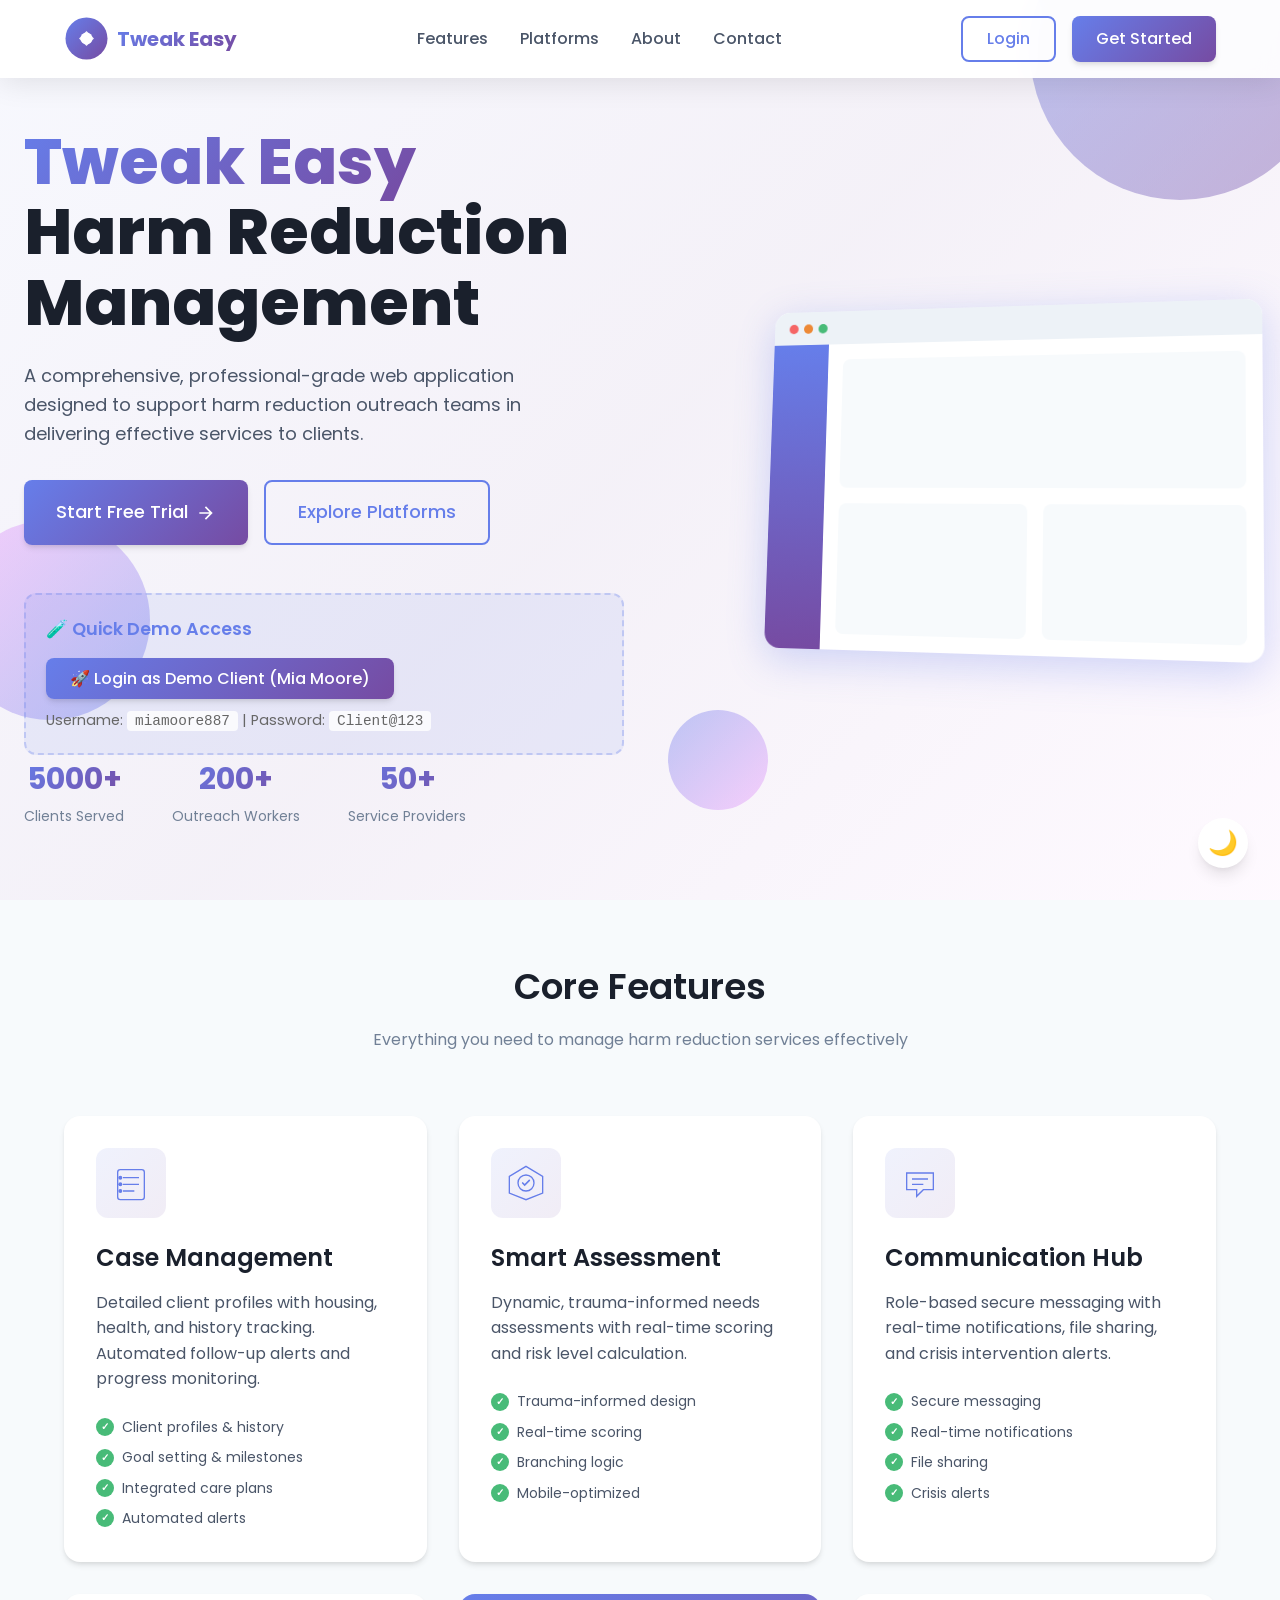
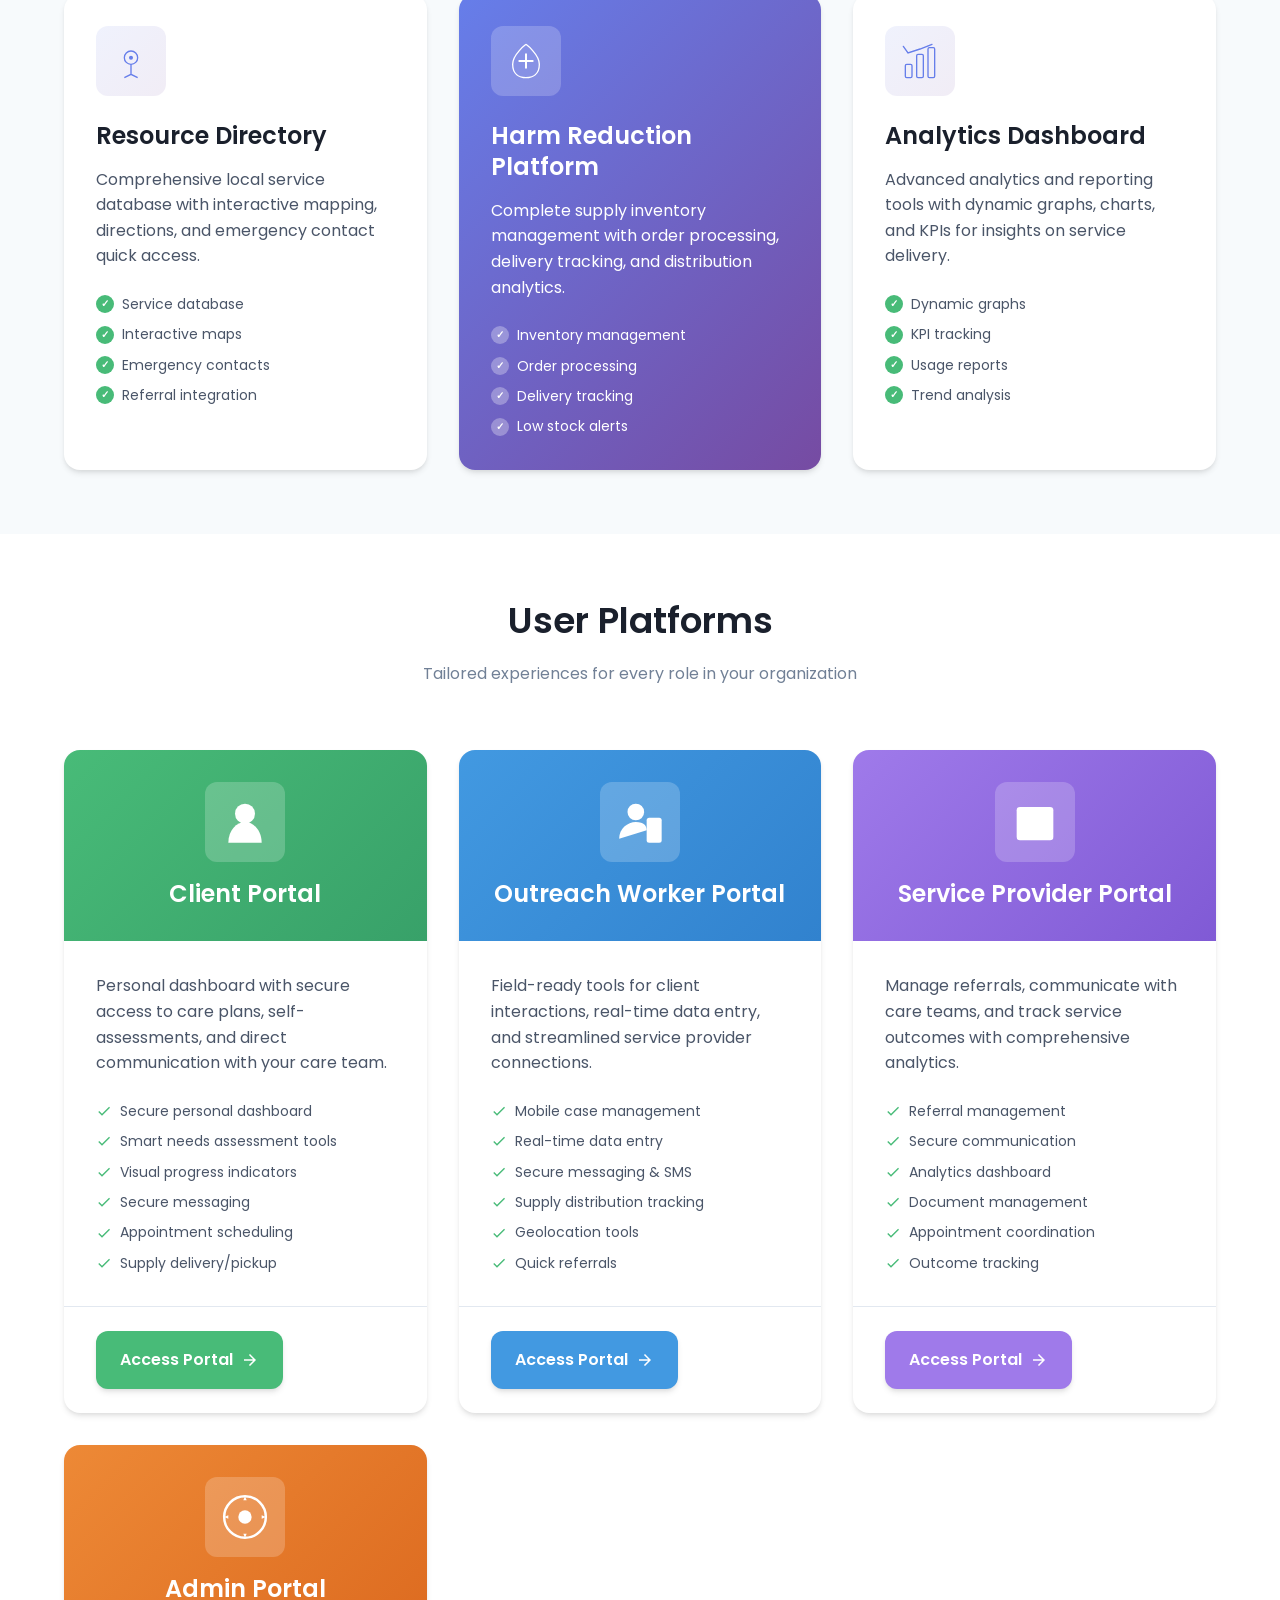
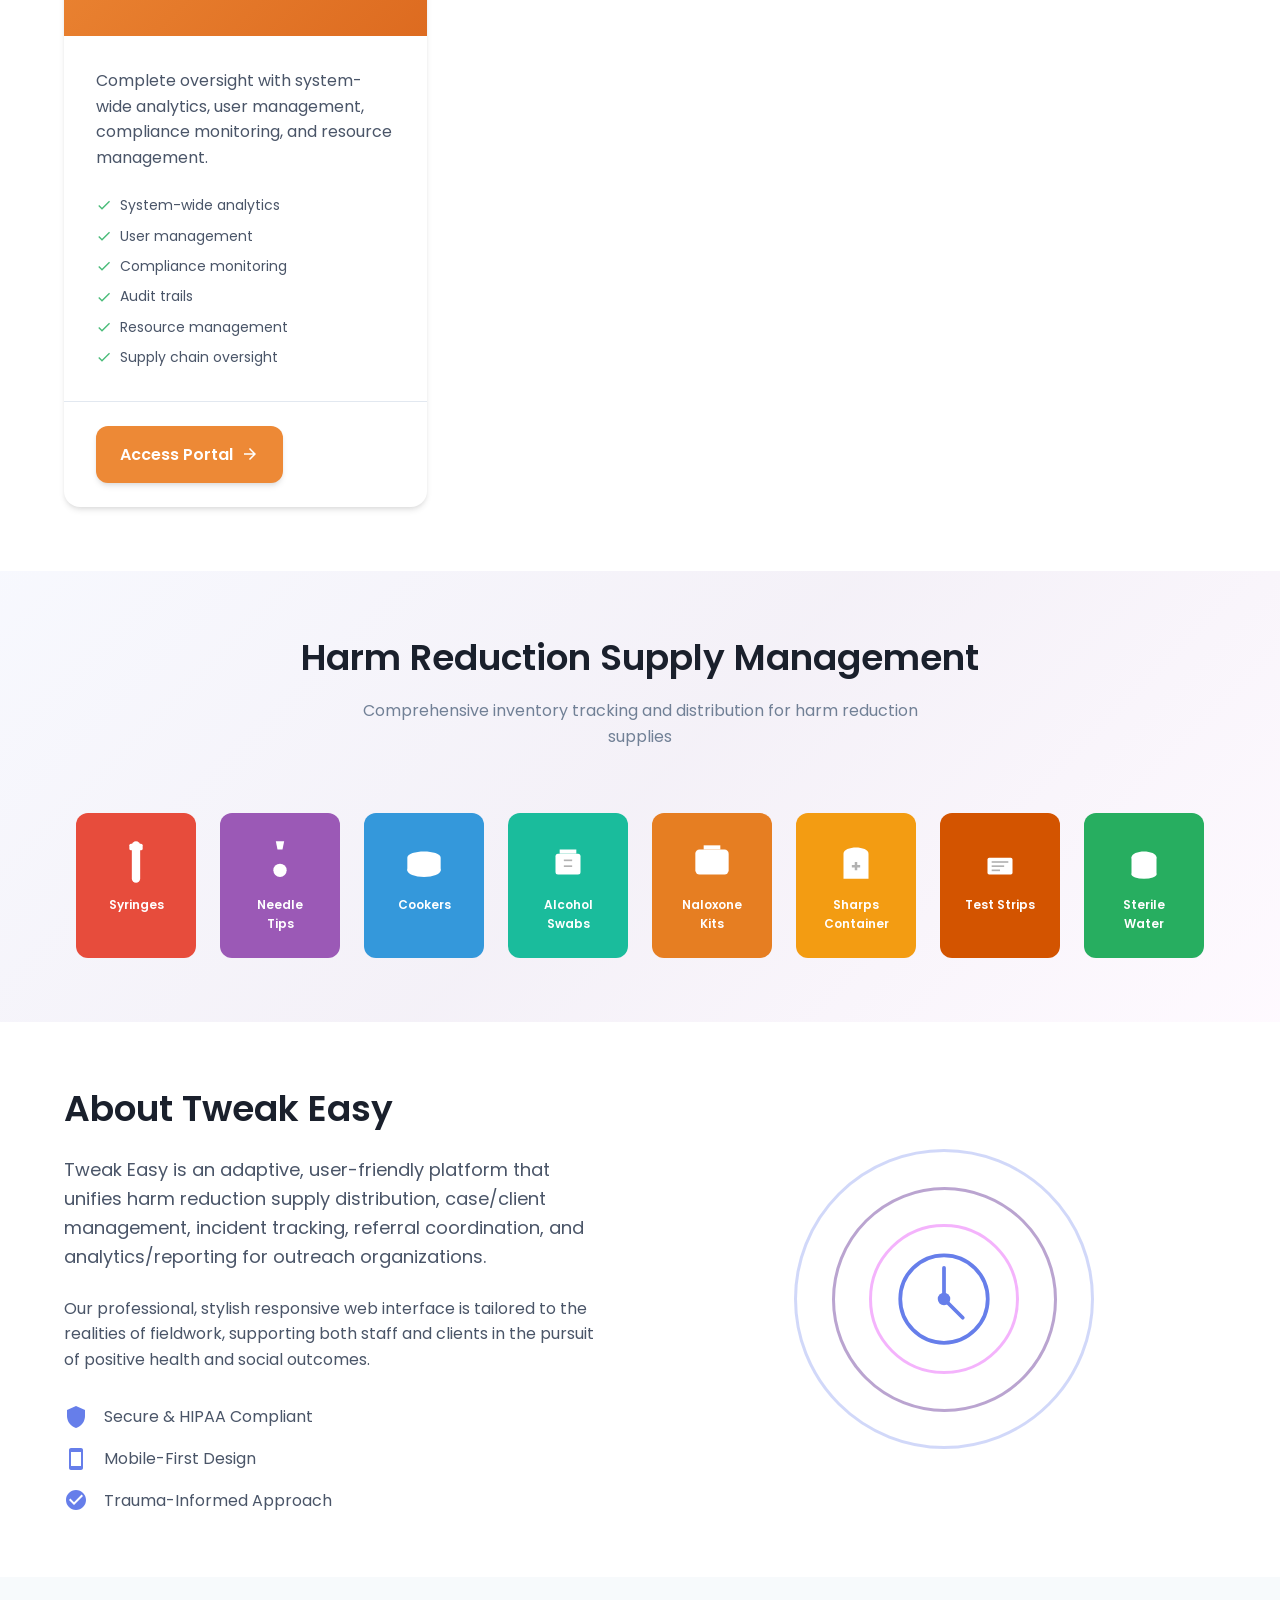
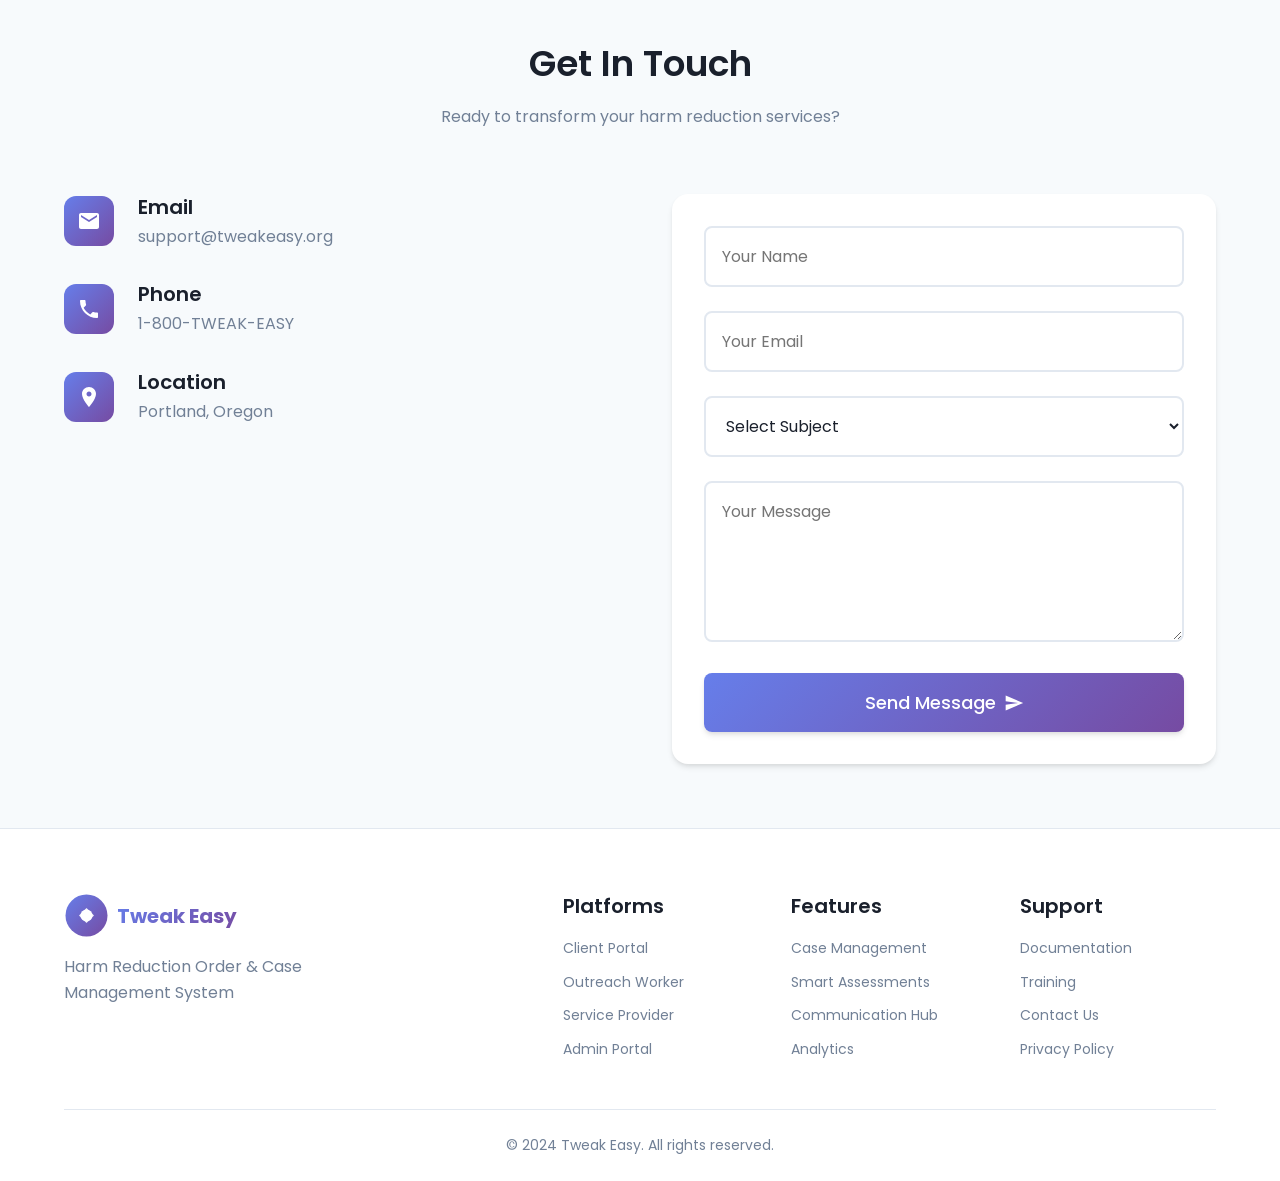
==== commit 071fddde: "guhhh" ====
--- a/index.html
+++ b/index.html
@@ -83,6 +83,19 @@
                     <span>Explore Platforms</span>
                 </a>
             </div>
+            
+            <!-- Demo Login Button -->
+            <div style="margin-top: 30px; padding: 20px; background: rgba(102, 126, 234, 0.1); border-radius: 12px; border: 2px dashed rgba(102, 126, 234, 0.3);">
+                <p style="margin: 0 0 15px 0; font-weight: 600; color: #667eea; font-size: 1.1em;">🧪 Quick Demo Access</p>
+                <form id="demoLoginForm" action="pages/login_handler.php" method="POST" style="display: flex; gap: 10px; align-items: center; flex-wrap: wrap;">
+                    <input type="hidden" name="username" value="miamoore887">
+                    <input type="hidden" name="password" value="Client@123">
+                    <button type="submit" class="btn btn-primary" style="margin: 0;">
+                        <span>🚀 Login as Demo Client (Mia Moore)</span>
+                    </button>
+                    <span style="color: #666; font-size: 0.9em;">Username: <code style="background: rgba(255,255,255,0.8); padding: 2px 8px; border-radius: 4px; font-family: monospace;">miamoore887</code> | Password: <code style="background: rgba(255,255,255,0.8); padding: 2px 8px; border-radius: 4px; font-family: monospace;">Client@123</code></span>
+                </form>
+            </div>
             <div class="hero-stats">
                 <div class="stat">
                     <span class="stat-number">5000+</span>
